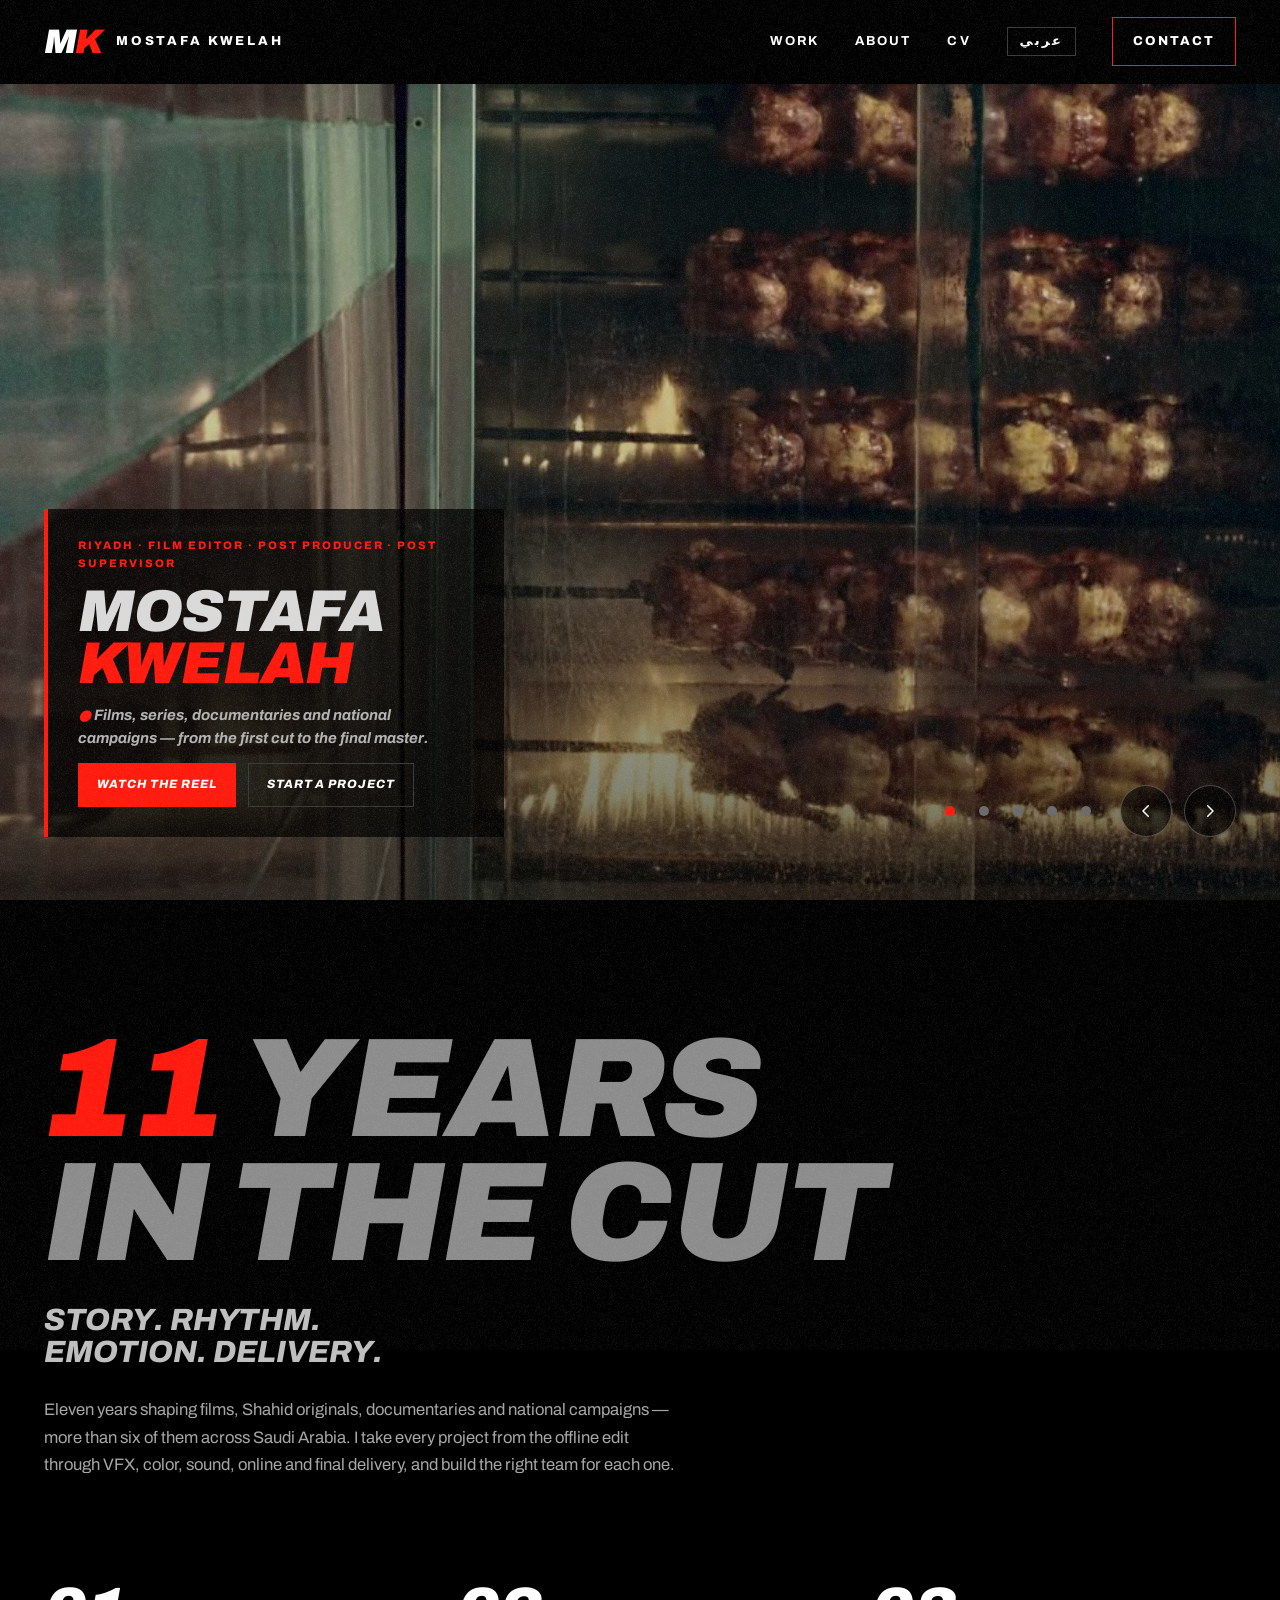
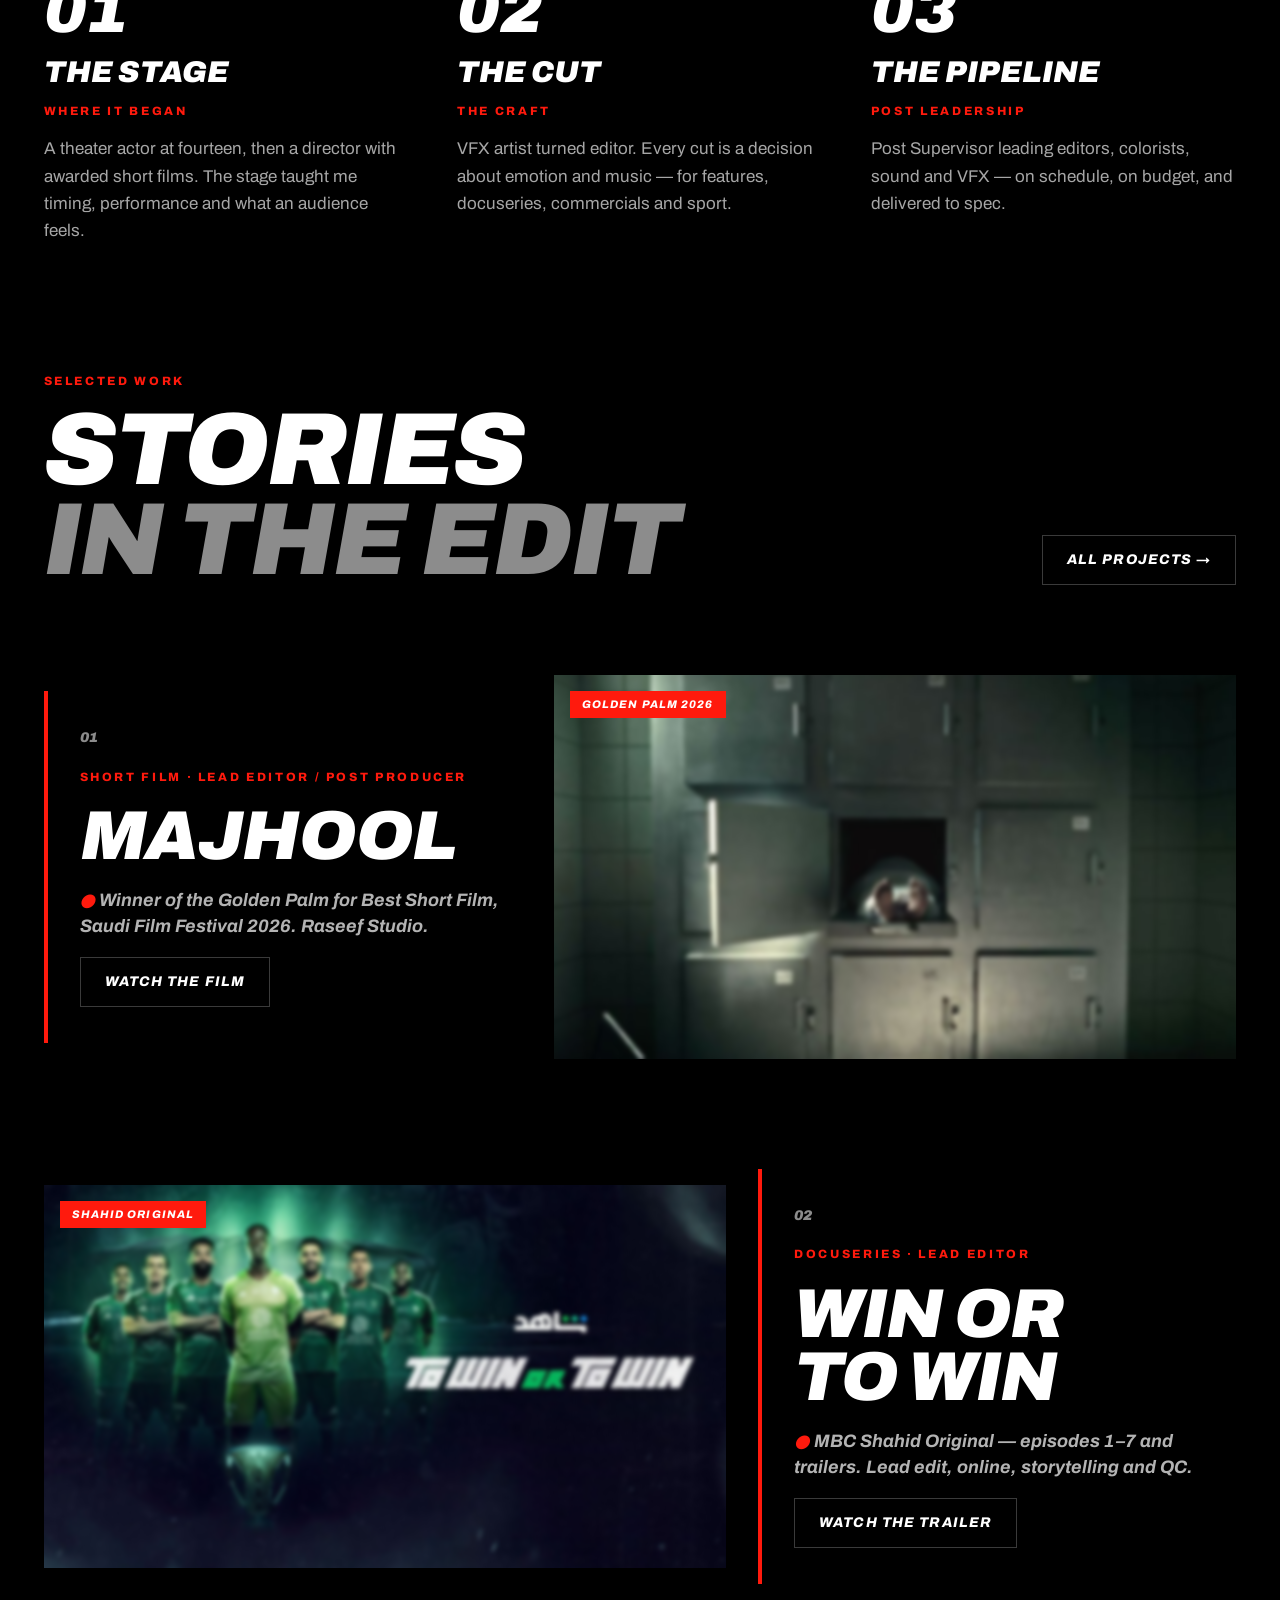
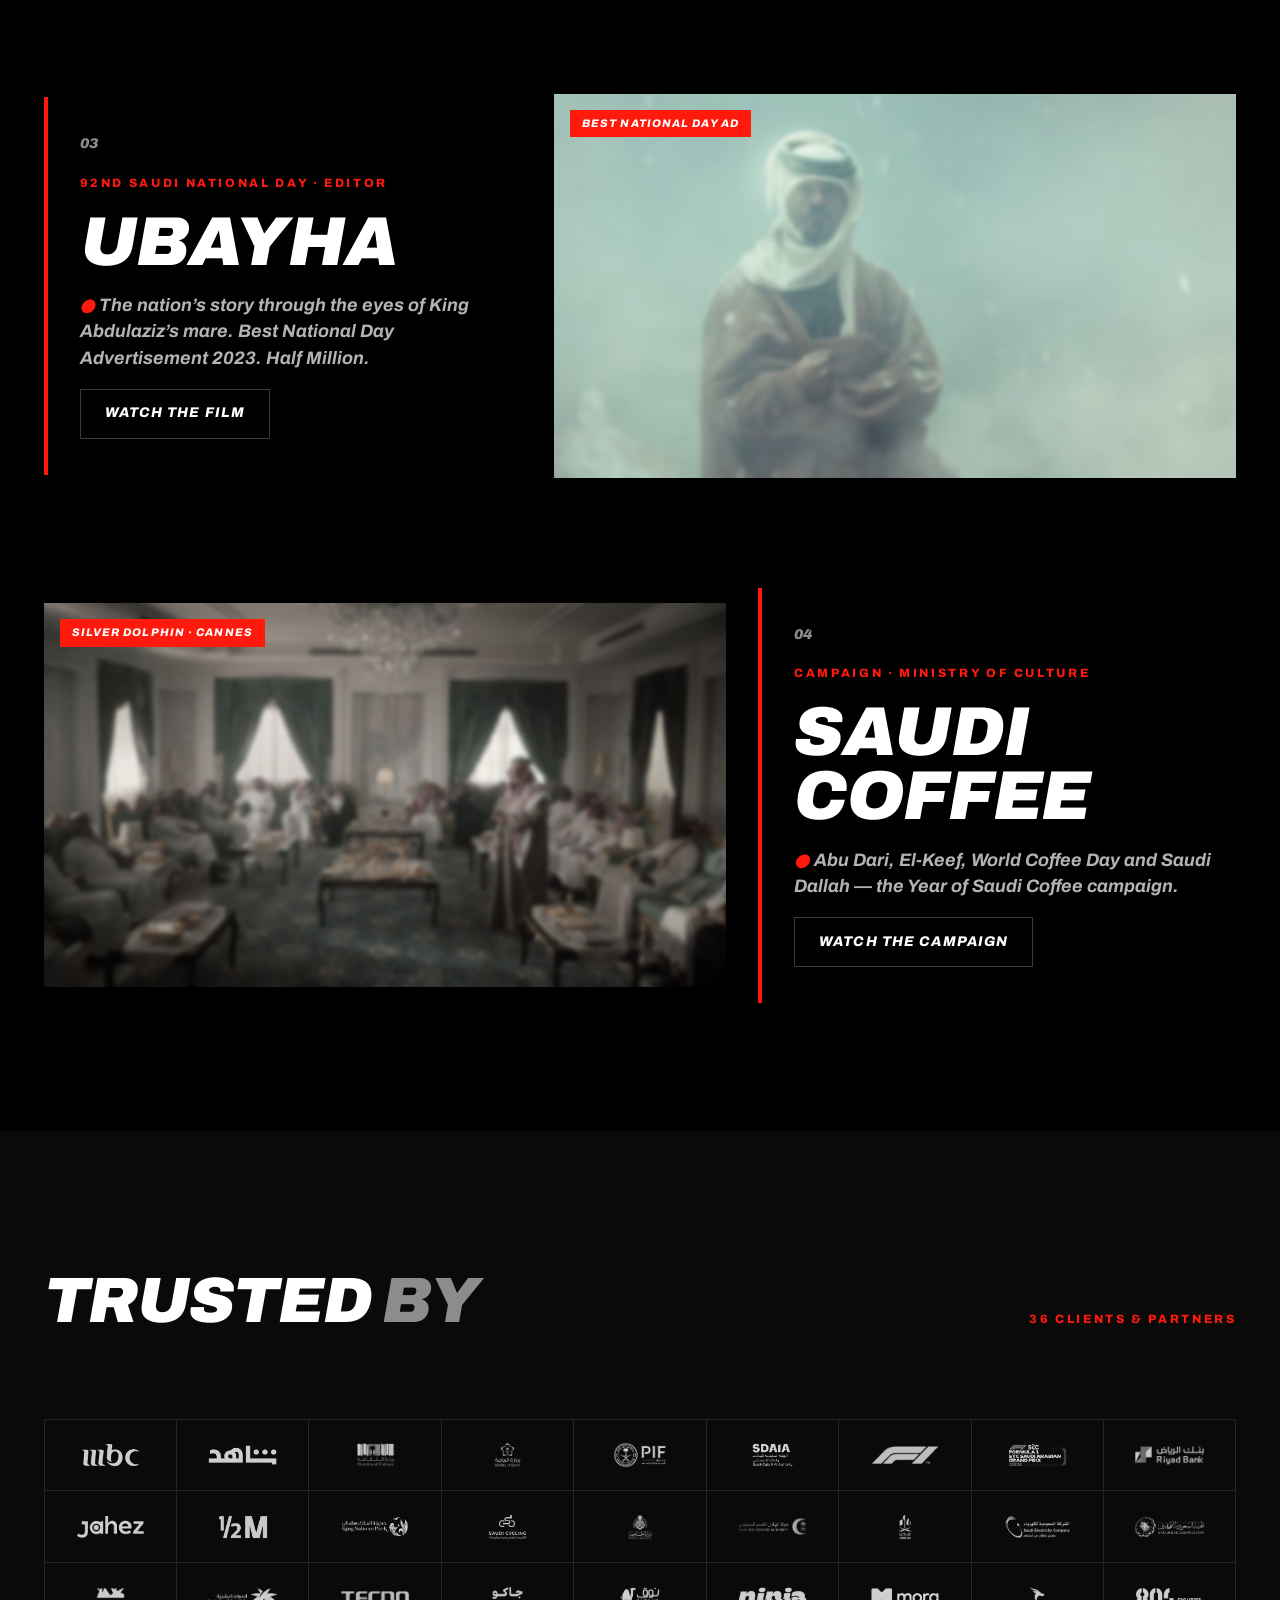
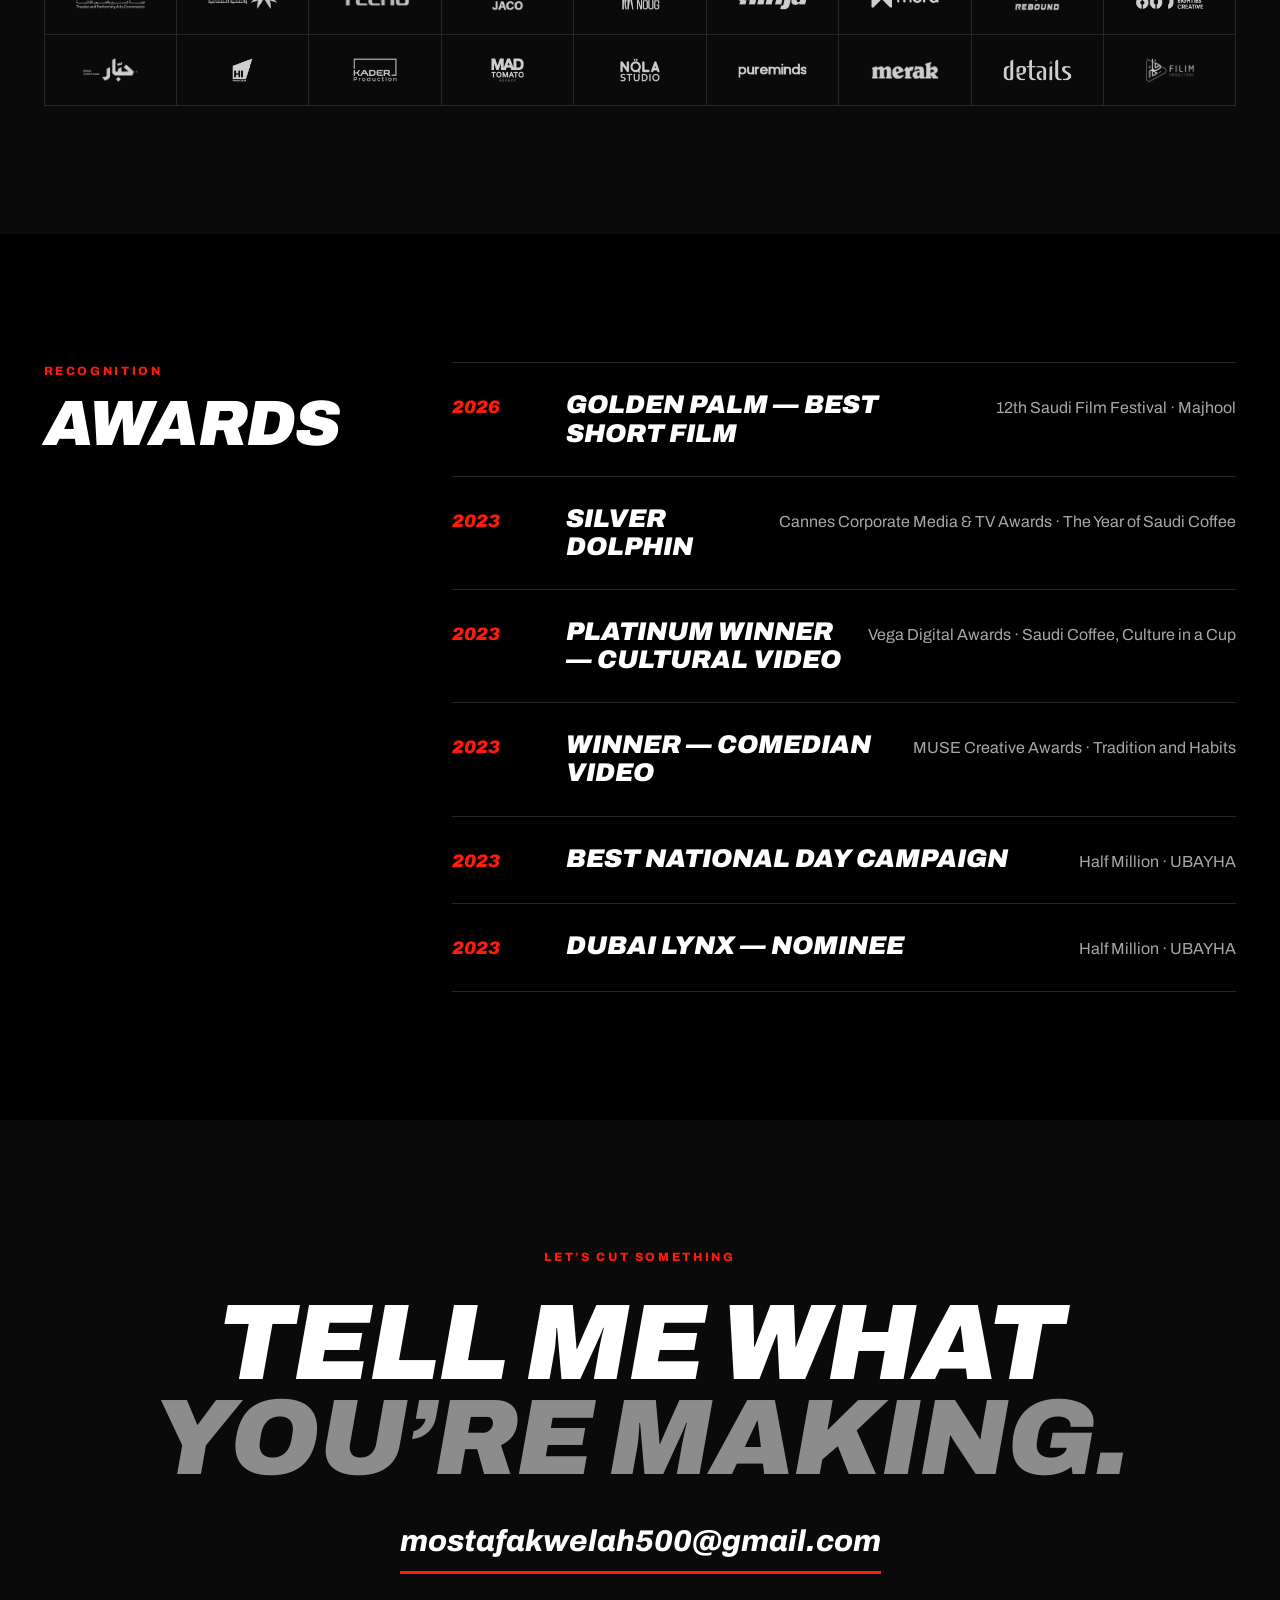
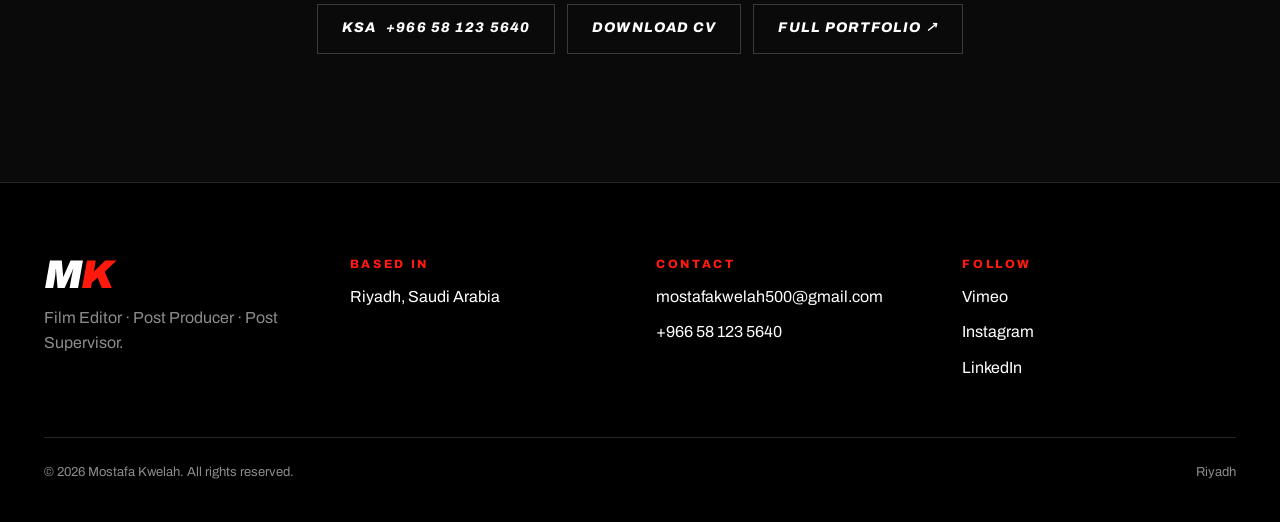
==== index.html @ b23b497e "Publish mostafakwelah.com site on GitHub Pages Co-Authored-By: Claude Opus 5.5 <noreply@anthropic.co" ====
<!doctype html>
<html lang="en" dir="ltr">
<head>
<meta charset="utf-8">
<meta name="viewport" content="width=device-width, initial-scale=1">
<title>Mostafa Kwelah — Film Editor · Post Producer · Post Supervisor, Riyadh</title>
<meta name="description" content="Film Editor, Post Producer and Post Supervisor based in Riyadh — also a director. 11+ years cutting films, Shahid originals, documentaries and national campaigns.">
<meta name="theme-color" content="#000000">
<meta property="og:type" content="website">
<meta property="og:title" content="Mostafa Kwelah — Film Editor · Post Producer · Post Supervisor, Riyadh">
<meta property="og:description" content="Film Editor, Post Producer and Post Supervisor based in Riyadh — also a director. 11+ years cutting films, Shahid originals, documentaries and national campaigns.">
<meta property="og:image" content="https://mostafakwelah.com/assets/img/majhool.jpg?v=c4e3fba1">
<meta property="og:locale" content="en_US">
<meta name="twitter:card" content="summary_large_image">
<link rel="canonical" href="https://mostafakwelah.com/">
<link rel="alternate" hreflang="en" href="https://mostafakwelah.com/">
<link rel="alternate" hreflang="ar" href="https://mostafakwelah.com/ar/">
<link rel="alternate" hreflang="x-default" href="https://mostafakwelah.com/">
<link rel="icon" href="assets/favicon.svg?v=0c76da22" type="image/svg+xml">
<link rel="preconnect" href="https://fonts.googleapis.com">
<link rel="preconnect" href="https://fonts.gstatic.com" crossorigin>
<link href="https://fonts.googleapis.com/css2?family=Archivo:ital,wdth,wght@0,62..125,400..900;1,62..125,400..900&amp;display=swap" rel="stylesheet">
<link rel="stylesheet" href="assets/css/style.css?v=0ded763d">
<script type="application/ld+json">{"@context": "https://schema.org", "@graph": [{"@type": "Person", "@id": "https://mostafakwelah.com/#person", "name": "Mostafa Kwelah", "alternateName": ["مصطفى كويله", "Mostafa Kwelah Film Editor"], "url": "https://mostafakwelah.com/", "image": "https://mostafakwelah.com/assets/img/portrait.jpg?v=eb325dc6", "email": "mailto:mostafakwelah500@gmail.com", "telephone": "+966581235640", "jobTitle": ["Film Editor", "Post Producer", "Post Production Supervisor", "Film Director", "مونتير أفلام", "مشرف ما بعد الإنتاج"], "description": "Film Editor, Post Producer and Post Supervisor based in Riyadh, Saudi Arabia, with 11+ years in films, Shahid originals, documentaries, commercials and national campaigns.", "address": {"@type": "PostalAddress", "addressLocality": "Riyadh", "addressCountry": "SA"}, "workLocation": {"@type": "Place", "name": "Riyadh, Saudi Arabia"}, "worksFor": {"@type": "Organization", "name": "Last Phase Studio"}, "alumniOf": {"@type": "CollegeOrUniversity", "name": "Damanhour University"}, "knowsLanguage": ["ar", "en"], "knowsAbout": ["Film editing", "Post-production supervision", "Documentary editing", "Commercial editing", "Color grading", "VFX supervision", "Adobe Premiere Pro", "DaVinci Resolve", "مونتاج الأفلام", "ما بعد الإنتاج"], "award": ["Golden Palm — Best Short Film, 12th Saudi Film Festival 2026 (Majhool)", "Silver Dolphin — Cannes Corporate Media & TV Awards 2023 (The Year of Saudi Coffee)", "Platinum Winner — Vega Digital Awards 2023 (Saudi Coffee, Culture in a Cup)", "Winner — MUSE Creative Awards 2023 (Tradition and Habits)", "Best National Day Campaign 2023 (UBAYHA)"], "sameAs": ["https://vimeo.com/user108404931", "https://instagram.com/mostafa_kwelah", "https://www.linkedin.com/in/mostafa-kwelah-7a22761a0", "https://www.behance.net/mostafakwelah"]}, {"@type": "WebSite", "@id": "https://mostafakwelah.com/#website", "url": "https://mostafakwelah.com/", "name": "Mostafa Kwelah", "inLanguage": ["en", "ar"], "publisher": {"@id": "https://mostafakwelah.com/#person"}}, {"@type": "WebPage", "@id": "https://mostafakwelah.com/", "url": "https://mostafakwelah.com/", "inLanguage": "en", "isPartOf": {"@id": "https://mostafakwelah.com/#website"}, "about": {"@id": "https://mostafakwelah.com/#person"}}]}</script>

</head>
<body>
<a class="skip" href="#main">Skip to content</a>
<div class="grain" aria-hidden="true"></div>
<header class="nav">
<a class="brand" href="index.html" aria-label="Mostafa Kwelah — home"><span class="mk">M<span>K</span></span><span class="brand__name">MOSTAFA KWELAH</span></a>
<nav class="nav__links" aria-label="Main">
<a href="work.html">WORK</a>
<a href="about.html">ABOUT</a>
<a href="assets/Mostafa_Kwelah_CV_2026.pdf?v=85fce7d0" target="_blank" rel="noopener">CV</a>
<a class="lang" href="ar/index.html" hreflang="ar" lang="ar">عربي</a>
<a class="nav__cta" href="index.html#contact">CONTACT</a>
</nav>
<a class="lang lang--m" href="ar/index.html" hreflang="ar" lang="ar">عربي</a>
<button class="menu-btn" type="button" aria-label="Open menu" aria-expanded="false" aria-controls="mobile-menu">
<svg class="open" viewBox="0 0 24 24" fill="none" stroke="currentColor" stroke-width="2" stroke-linecap="round" aria-hidden="true"><path d="M4 8h16M4 16h16"/></svg>
<svg class="close" viewBox="0 0 24 24" fill="none" stroke="currentColor" stroke-width="2" stroke-linecap="round" aria-hidden="true"><path d="M6 6l12 12M18 6L6 18"/></svg>
</button>
</header>
<nav class="mobile-menu" id="mobile-menu" aria-label="Mobile">
<a class="big" href="index.html">Home</a>
<a class="big" href="work.html">Work</a>
<a class="big" href="about.html">About</a>
<a class="big" href="index.html#contact">Contact</a>
<div class="meta"><a href="mailto:mostafakwelah500@gmail.com">mostafakwelah500@gmail.com</a><a href="tel:+966581235640" dir="ltr">+966 58 123 5640</a><a href="assets/Mostafa_Kwelah_CV_2026.pdf?v=85fce7d0" target="_blank" rel="noopener">Download CV</a></div>
</nav>
<main id="main">
<section class="hero" aria-label="Showreel">
<div class="slide slide--video is-active"><video muted playsinline preload="auto" poster="assets/video/majhool.jpg?v=ae0cf77a" aria-label="Majhool — short film"><source src="assets/video/majhool.mp4?v=0f54c3b1" type="video/mp4"></video></div>
<div class="slide slide--video"><video muted playsinline preload="none" poster="assets/video/win-or-to-win.jpg?v=239c33dc" aria-label="Win or To Win — Shahid Original"><source src="assets/video/win-or-to-win.mp4?v=7381760f" type="video/mp4"></video></div>
<div class="slide slide--video"><video muted playsinline preload="none" poster="assets/video/ubayha.jpg?v=202365bb" aria-label="UBAYHA — 92nd Saudi National Day"><source src="assets/video/ubayha.mp4?v=d744fc63" type="video/mp4"></video></div>
<div class="slide slide--video"><video muted playsinline preload="none" poster="assets/video/abu-dari.jpg?v=e1b7c282" aria-label="Abu Dari — Year of Saudi Coffee"><source src="assets/video/abu-dari.mp4?v=c8cf0eeb" type="video/mp4"></video></div>
<div class="slide slide--video"><video muted playsinline preload="none" poster="assets/video/nouq-ramadan.jpg?v=174b5b65" aria-label="Nouq Ramadan"><source src="assets/video/nouq-ramadan.mp4?v=09e223df" type="video/mp4"></video></div>
<button class="round-btn prev" type="button" aria-label="Previous frame"><svg viewBox="0 0 24 24" fill="none" stroke="currentColor" stroke-width="2" stroke-linecap="round" stroke-linejoin="round" aria-hidden="true"><path d="M15 5l-7 7 7 7"/></svg></button>
<button class="round-btn next" type="button" aria-label="Next frame"><svg viewBox="0 0 24 24" fill="none" stroke="currentColor" stroke-width="2" stroke-linecap="round" stroke-linejoin="round" aria-hidden="true"><path d="M9 5l7 7-7 7"/></svg></button>
<div class="dots"><button type="button" aria-label="Frame 1" aria-current="true"><span></span></button><button type="button" aria-label="Frame 2" aria-current="false"><span></span></button><button type="button" aria-label="Frame 3" aria-current="false"><span></span></button><button type="button" aria-label="Frame 4" aria-current="false"><span></span></button><button type="button" aria-label="Frame 5" aria-current="false"><span></span></button></div>
<div class="hero__card">
<span class="eyebrow">Riyadh · Film Editor · Post Producer · Post Supervisor</span>
<h1 class="display hero__title"><span class="a">Mostafa</span><br><span class="red">Kwelah</span></h1>
<p class="lead">Films, series, documentaries and national campaigns — from the first cut to the final master.</p>
<div class="btn-row"><a class="btn btn--red" href="https://vimeo.com/user108404931" target="_blank" rel="noopener" data-reel>Watch the reel</a><a class="btn" href="#contact">Start a project</a></div>
</div>
</section>

<section class="section">
<div class="story__intro reveal">
<h2 class="display story__title"><span class="red">11</span> Years<br>in the cut</h2>
<p class="story__sub">Story. Rhythm.<br>Emotion. Delivery.</p>
<p class="body">Eleven years shaping films, Shahid originals, documentaries and national campaigns — more than six of them across Saudi Arabia. I take every project from the offline edit through VFX, color, sound, online and final delivery, and build the right team for each one.</p>
</div>
<div class="pillars">
<div class="pillar reveal"><span class="pillar__num">01</span><h3>The Stage</h3><span class="eyebrow">Where it began</span><p>A theater actor at fourteen, then a director with awarded short films. The stage taught me timing, performance and what an audience feels.</p></div>
<div class="pillar reveal"><span class="pillar__num">02</span><h3>The Cut</h3><span class="eyebrow">The craft</span><p>VFX artist turned editor. Every cut is a decision about emotion and music — for features, docuseries, commercials and sport.</p></div>
<div class="pillar reveal"><span class="pillar__num">03</span><h3>The Pipeline</h3><span class="eyebrow">Post leadership</span><p>Post Supervisor leading editors, colorists, sound and VFX — on schedule, on budget, and delivered to spec.</p></div>
</div>
</section>

<section class="section" id="work" aria-labelledby="work-title" style="padding-top:0">
<div class="section-head reveal"><div><span class="eyebrow">Selected work</span><h2 class="display" id="work-title">Stories<br><span class="grey">in the edit</span></h2></div><a class="btn" href="work.html">All projects →</a></div>
<div class="rows">
<article class="row reveal">
<div class="row__text"><span class="row__num">01</span><span class="eyebrow">Short film · Lead Editor / Post Producer</span><h3 class="display row__title">Majhool</h3><p class="lead">Winner of the Golden Palm for Best Short Film, Saudi Film Festival 2026. Raseef Studio.</p><a class="btn" href="https://vimeo.com/1230654837" target="_blank" rel="noopener" data-vimeo="1230654837">Watch the film</a></div>
<a class="row__media media media--play" href="https://vimeo.com/1230654837" target="_blank" rel="noopener" data-vimeo="1230654837" aria-label="Play Majhool"><img class="fx" src="assets/img/majhool.jpg?v=c4e3fba1" alt="Still from Majhool" loading="lazy"><span class="tag">Golden Palm 2026</span><span class="play" aria-hidden="true"><svg viewBox="0 0 24 24" fill="currentColor"><path d="M8 5v14l11-7z"/></svg></span></a>
</article>
<article class="row row--flip reveal">
<div class="row__text"><span class="row__num">02</span><span class="eyebrow">Docuseries · Lead Editor</span><h3 class="display row__title">Win or<br>To Win</h3><p class="lead">MBC Shahid Original — episodes 1–7 and trailers. Lead edit, online, storytelling and QC.</p><a class="btn" href="https://vimeo.com/785551524" target="_blank" rel="noopener" data-vimeo="785551524">Watch the trailer</a></div>
<a class="row__media media media--play" href="https://vimeo.com/785551524" target="_blank" rel="noopener" data-vimeo="785551524" aria-label="Play Win or To Win"><img class="fx" src="assets/img/win-or-to-win.jpg?v=3c51bc07" alt="Still from Win or To Win" loading="lazy"><span class="tag">Shahid Original</span><span class="play" aria-hidden="true"><svg viewBox="0 0 24 24" fill="currentColor"><path d="M8 5v14l11-7z"/></svg></span></a>
</article>
<article class="row reveal">
<div class="row__text"><span class="row__num">03</span><span class="eyebrow">92nd Saudi National Day · Editor</span><h3 class="display row__title">UBAYHA</h3><p class="lead">The nation’s story through the eyes of King Abdulaziz’s mare. Best National Day Advertisement 2023. Half Million.</p><a class="btn" href="https://vimeo.com/767880594" target="_blank" rel="noopener" data-vimeo="767880594">Watch the film</a></div>
<a class="row__media media media--play" href="https://vimeo.com/767880594" target="_blank" rel="noopener" data-vimeo="767880594" aria-label="Play UBAYHA"><img class="fx" src="assets/img/ubayha.jpg?v=a02aa683" alt="Still from UBAYHA" loading="lazy"><span class="tag">Best National Day Ad</span><span class="play" aria-hidden="true"><svg viewBox="0 0 24 24" fill="currentColor"><path d="M8 5v14l11-7z"/></svg></span></a>
</article>
<article class="row row--flip reveal">
<div class="row__text"><span class="row__num">04</span><span class="eyebrow">Campaign · Ministry of Culture</span><h3 class="display row__title">Saudi<br>Coffee</h3><p class="lead">Abu Dari, El-Keef, World Coffee Day and Saudi Dallah — the Year of Saudi Coffee campaign.</p><a class="btn" href="https://vimeo.com/767408484" target="_blank" rel="noopener" data-vimeo="767408484">Watch the campaign</a></div>
<a class="row__media media media--play" href="https://vimeo.com/767408484" target="_blank" rel="noopener" data-vimeo="767408484" aria-label="Play Saudi Coffee"><img class="fx" src="assets/img/abu-dari.jpg?v=99c353e7" alt="Still from Saudi Coffee" loading="lazy"><span class="tag">Silver Dolphin · Cannes</span><span class="play" aria-hidden="true"><svg viewBox="0 0 24 24" fill="currentColor"><path d="M8 5v14l11-7z"/></svg></span></a>
</article>
</div>
</section>

<section class="section section--alt" aria-labelledby="clients-title">
<div class="section-head reveal"><h2 class="display" id="clients-title" style="font-size:clamp(48px,5vw,72px)">Trusted <span class="grey">by</span></h2><span class="eyebrow">36 clients &amp; partners</span></div>
<ul class="logos reveal">
<li><img src="assets/logos/logo-mbc.png?v=67db9cbd" alt="MBC" loading="lazy"></li>
<li><img src="assets/logos/logo-shahid.png?v=1efed08e" alt="Shahid" loading="lazy"></li>
<li><img src="assets/logos/logo-ministry-of-culture.png?v=c3c841b1" alt="Ministry of Culture" loading="lazy"></li>
<li><img src="assets/logos/logo-ministry-of-sport.png?v=171fec15" alt="Ministry of Sport" loading="lazy"></li>
<li><img src="assets/logos/logo-pif.png?v=28a32b31" alt="PIF" loading="lazy"></li>
<li><img src="assets/logos/logo-sdaia.png?v=a3749d2c" alt="SDAIA" loading="lazy"></li>
<li><img src="assets/logos/logo-formula-1.png?v=d4f898bc" alt="Formula 1" loading="lazy"></li>
<li><img src="assets/logos/logo-stc-saudi-arabian-grand-prix.png?v=4068fcc2" alt="STC Saudi Arabian Grand Prix" loading="lazy"></li>
<li><img src="assets/logos/logo-riyad-bank.png?v=ce7f6650" alt="Riyad Bank" loading="lazy"></li>
<li><img src="assets/logos/logo-jahez.png?v=ca2ebacc" alt="Jahez" loading="lazy"></li>
<li><img src="assets/logos/logo-half-million.png?v=ba605258" alt="Half Million" loading="lazy"></li>
<li><img src="assets/logos/logo-king-salman-park.png?v=94940777" alt="King Salman Park" loading="lazy"></li>
<li><img src="assets/logos/logo-saudi-cycling.png?v=f3b188c8" alt="Saudi Cycling" loading="lazy"></li>
<li><img src="assets/logos/logo-ministry-of-foreign-affairs.png?v=73bd48a2" alt="Ministry of Foreign Affairs" loading="lazy"></li>
<li><img src="assets/logos/logo-saudi-red-crescent.png?v=73d4a972" alt="Saudi Red Crescent Authority" loading="lazy"></li>
<li><img src="assets/logos/logo-modon.png?v=683a7cc4" alt="MODON" loading="lazy"></li>
<li><img src="assets/logos/logo-saudi-electricity.png?v=c8be95bd" alt="Saudi Electricity" loading="lazy"></li>
<li><img src="assets/logos/logo-saudi-bar-association.png?v=bf161ada" alt="Saudi Bar Association" loading="lazy"></li>
<li><img src="assets/logos/logo-theater-performing-arts-commission.png?v=08a92ded" alt="Theater and Performing Arts Commission" loading="lazy"></li>
<li><img src="assets/logos/logo-hrsd.png?v=c3974c33" alt="Ministry of Human Resources" loading="lazy"></li>
<li><img src="assets/logos/logo-tecno.png?v=6cfcac55" alt="Tecno" loading="lazy"></li>
<li><img src="assets/logos/logo-jaco.png?v=66fa2431" alt="Jaco" loading="lazy"></li>
<li><img src="assets/logos/logo-nouq.png?v=cd04b612" alt="Nouq" loading="lazy"></li>
<li><img src="assets/logos/logo-ninja.png?v=5eb43126" alt="Ninja" loading="lazy"></li>
<li><img src="assets/logos/logo-mora.png?v=a99ba590" alt="Mora" loading="lazy"></li>
<li><img src="assets/logos/logo-rebound.png?v=4657575f" alt="Rebound" loading="lazy"></li>
<li><img src="assets/logos/logo-80s-creative.png?v=5ded8657" alt="80s Creative" loading="lazy"></li>
<li><img src="assets/logos/logo-habbar.png?v=e9dee50a" alt="Habbar" loading="lazy"></li>
<li><img src="assets/logos/logo-hi-production.png?v=918f459c" alt="HI Production" loading="lazy"></li>
<li><img src="assets/logos/logo-kader-production.png?v=3d005f1f" alt="Kader Production" loading="lazy"></li>
<li><img src="assets/logos/logo-mad-tomato.png?v=c57f05c0" alt="Mad Tomato" loading="lazy"></li>
<li><img src="assets/logos/logo-nola-studio.png?v=a51c320b" alt="NOLA Studio" loading="lazy"></li>
<li><img src="assets/logos/logo-pureminds.png?v=2360b1a1" alt="Pureminds" loading="lazy"></li>
<li><img src="assets/logos/logo-merak.png?v=1f5656ca" alt="Merak" loading="lazy"></li>
<li><img src="assets/logos/logo-details.png?v=fc991777" alt="Details" loading="lazy"></li>
<li><img src="assets/logos/logo-filim-productions.png?v=0b4cad76" alt="Filim Productions" loading="lazy"></li>
</ul>
</section>

<section class="section" aria-labelledby="awards-title">
<div class="split">
<div class="split__head reveal"><span class="eyebrow">Recognition</span><h2 class="display" id="awards-title">Awards</h2></div>
<div class="split__body reveal">
<div class="award"><span class="award__year">2026</span><span class="award__name">Golden Palm — Best Short Film</span><span class="award__for">12th Saudi Film Festival · Majhool</span></div>
<div class="award"><span class="award__year">2023</span><span class="award__name">Silver Dolphin</span><span class="award__for">Cannes Corporate Media &amp; TV Awards · The Year of Saudi Coffee</span></div>
<div class="award"><span class="award__year">2023</span><span class="award__name">Platinum Winner — Cultural Video</span><span class="award__for">Vega Digital Awards · Saudi Coffee, Culture in a Cup</span></div>
<div class="award"><span class="award__year">2023</span><span class="award__name">Winner — Comedian Video</span><span class="award__for">MUSE Creative Awards · Tradition and Habits</span></div>
<div class="award"><span class="award__year">2023</span><span class="award__name">Best National Day Campaign</span><span class="award__for">Half Million · UBAYHA</span></div>
<div class="award"><span class="award__year">2023</span><span class="award__name">Dubai Lynx — Nominee</span><span class="award__for">Half Million · UBAYHA</span></div>
</div>
</div>
</section>

<section class="section section--alt" id="contact" aria-labelledby="contact-title">
<div class="contact reveal">
<span class="eyebrow">Let’s cut something</span>
<h2 class="display" id="contact-title">Tell me what<br><span class="grey">you’re making.</span></h2>
<a class="contact__mail" href="mailto:mostafakwelah500@gmail.com">mostafakwelah500@gmail.com</a>
<div class="btn-row"><a class="btn" href="tel:+966581235640">KSA <bdi dir="ltr">+966 58 123 5640</bdi></a><a class="btn" href="assets/Mostafa_Kwelah_CV_2026.pdf?v=85fce7d0" target="_blank" rel="noopener">Download CV</a><a class="btn" href="https://www.canva.com/design/DAGHgkaXmmY/GB-IjaV4LUWEO3lBrU5mCg/view" target="_blank" rel="noopener">Full portfolio ↗</a></div>
</div>
</section>
</main>
<footer class="footer">
<div class="footer__grid">
<div><span class="mk">M<span>K</span></span><span class="grey">Film Editor · Post Producer · Post Supervisor.</span></div>
<div><span class="eyebrow">Based in</span><span>Riyadh, Saudi Arabia</span></div>
<div><span class="eyebrow">Contact</span><a href="mailto:mostafakwelah500@gmail.com">mostafakwelah500@gmail.com</a><a href="tel:+966581235640" dir="ltr">+966 58 123 5640</a></div>
<div><span class="eyebrow">Follow</span><a href="https://vimeo.com/user108404931" target="_blank" rel="noopener">Vimeo</a><a href="https://instagram.com/mostafa_kwelah" target="_blank" rel="noopener">Instagram</a><a href="https://www.linkedin.com/in/mostafa-kwelah-7a22761a0" target="_blank" rel="noopener">LinkedIn</a></div>
</div>
<div class="footer__base"><span>© 2026 Mostafa Kwelah. All rights reserved.</span><span>Riyadh</span></div>
</footer>
<div class="lightbox" role="dialog" aria-modal="true" aria-label="Showreel"><button class="round-btn" type="button" aria-label="Close video"><svg viewBox="0 0 24 24" fill="none" stroke="currentColor" stroke-width="2" stroke-linecap="round" aria-hidden="true"><path d="M6 6l12 12M18 6L6 18"/></svg></button><div class="lightbox__frame"></div></div>
<script src="assets/js/main.js?v=55fc0715"></script>
</body>
</html>
---- assets/css/style.css ----
/* Mostafa Kwelah — portfolio */
:root {
  --bg: #000000;
  --bg-2: #0A0A0A;
  --surface: #0E0E0E;
  --line: #262626;
  --line-2: #3A3A3A;
  --text: #FFFFFF;
  --soft: #D0D0D0;
  --muted: #A6A6A6;
  --grey: #8C8C8C;
  --red: #FF1A0D;
  --red-dark: #D91409;
  --pad: clamp(16px, 3.4vw, 48px);
  --nav-h: 84px;
  --grain-opacity: 0.06;
  --blur: 0px;
  --skew: 0deg;
  color-scheme: dark;
}

*, *::before, *::after { box-sizing: border-box; }
html { -webkit-text-size-adjust: 100%; scroll-behavior: smooth; }
body {
  margin: 0;
  background: var(--bg);
  color: var(--text);
  font-family: 'Archivo', system-ui, -apple-system, sans-serif;
  font-size: 17px;
  line-height: 1.6;
  -webkit-font-smoothing: antialiased;
  overflow-x: hidden;
}
img { display: block; max-width: 100%; }
a { color: inherit; text-decoration: none; }
a:hover { color: var(--red); }
button { font: inherit; color: inherit; }
h1, h2, h3, p { margin: 0; }
:focus-visible { outline: 2px solid var(--red); outline-offset: 3px; }
.sr-only { position: absolute; width: 1px; height: 1px; padding: 0; margin: -1px; overflow: hidden; clip: rect(0 0 0 0); white-space: nowrap; border: 0; }
.skip { position: absolute; left: 16px; top: -60px; z-index: 200; background: var(--red); padding: 12px 18px; font-weight: 800; }
.skip:focus { top: 12px; color: #fff; }

/* ---------- type ---------- */
.display { font-weight: 900; font-style: italic; text-transform: uppercase; line-height: 0.88; letter-spacing: -0.02em; }
.eyebrow { display: block; font-weight: 800; font-size: 12px; letter-spacing: 0.22em; text-transform: uppercase; color: var(--red); }
.grey { color: var(--grey); }
.red { color: var(--red); }
.lead { font-weight: 700; font-style: italic; font-size: 18px; line-height: 1.45; color: #B3B3B3; }
.lead::before { content: "● "; color: var(--red); }
.body { color: var(--muted); font-size: clamp(16px, 1.3vw, 19px); line-height: 1.65; }

/* ---------- buttons ---------- */
.btn {
  display: inline-flex; align-items: center; justify-content: center; gap: 10px;
  min-height: 50px; padding: 0 24px;
  border: 1px solid var(--line-2); background: transparent;
  font-weight: 800; font-style: italic; font-size: 14px; letter-spacing: 0.08em; text-transform: uppercase;
  cursor: pointer; transition: background .2s, border-color .2s, color .2s;
}
.btn:hover { border-color: var(--red); color: var(--text); }
.btn--red { background: var(--red); border-color: var(--red); }
.btn--red:hover { background: var(--red-dark); border-color: var(--red-dark); }
.btn-row { display: flex; flex-wrap: wrap; gap: 12px; }

/* ---------- grain ---------- */
.grain {
  position: fixed; inset: -50%; z-index: 150; pointer-events: none;
  background-image: url(../grain.png); background-size: 320px 320px;
  opacity: var(--grain-opacity);
  animation: grain .9s steps(5) infinite;
}
@keyframes grain {
  0% { transform: translate(0, 0); }
  20% { transform: translate(-3%, 2%); }
  40% { transform: translate(2%, -3%); }
  60% { transform: translate(-1%, 3%); }
  80% { transform: translate(3%, -1%); }
  100% { transform: translate(0, 0); }
}

/* ---------- scroll blur (images & video only) ---------- */
.fx { filter: blur(var(--blur)); transform: skewY(var(--skew)) scale(1.04); transform-origin: center; }
body.is-moving .fx { will-change: filter, transform; }

/* ---------- nav ---------- */
.nav {
  position: fixed; top: env(safe-area-inset-top, 0px); left: 0; right: 0; z-index: 100; height: var(--nav-h);
  padding: 0 var(--pad); display: flex; align-items: center; justify-content: space-between;
  background: rgba(0, 0, 0, 0.82); backdrop-filter: blur(10px); -webkit-backdrop-filter: blur(10px);
  border-bottom: 1px solid transparent; transition: border-color .3s;
}
.nav.is-scrolled { border-bottom-color: var(--line); }
.brand { display: flex; align-items: center; gap: 14px; }
.brand:hover { color: var(--text); }
.mk { font-weight: 900; font-style: italic; font-size: 34px; letter-spacing: -0.04em; line-height: 1; }
.mk span { color: var(--red); }
.brand__name { font-weight: 800; font-size: 13px; letter-spacing: 0.22em; }
.nav__links { display: flex; align-items: center; gap: 36px; font-weight: 700; font-size: 13px; letter-spacing: 0.16em; }
.nav__links a[aria-current="page"] { color: var(--red); }
.nav__cta { padding: 13px 20px; border: 1px solid var(--red); font-weight: 800; }
.nav__cta:hover { background: var(--red); color: #fff; }
.menu-btn { display: none; width: 48px; height: 48px; border: 1px solid var(--red); background: transparent; align-items: center; justify-content: center; cursor: pointer; }
.menu-btn svg { width: 22px; height: 22px; }
.menu-btn .close { display: none; }
body.menu-open .menu-btn .open { display: none; }
body.menu-open .menu-btn .close { display: block; }

.mobile-menu {
  position: fixed; inset: var(--nav-h) 0 0 0; z-index: 99; background: var(--bg);
  padding: 40px var(--pad); display: flex; flex-direction: column; gap: 8px;
  opacity: 0; visibility: hidden; transition: opacity .25s, visibility .25s;
}
body.menu-open .mobile-menu { opacity: 1; visibility: visible; }
body.menu-open { overflow: hidden; }
.mobile-menu a.big { font-weight: 900; font-style: italic; text-transform: uppercase; font-size: 56px; line-height: 1.05; padding: 6px 0; border-bottom: 1px solid var(--line); }
.mobile-menu .meta { margin-top: auto; display: flex; flex-direction: column; gap: 10px; color: var(--muted); font-size: 15px; }

main { padding-top: var(--nav-h); }

/* ---------- hero ---------- */
.hero { position: relative; height: calc(100svh - var(--nav-h)); min-height: 620px; max-height: 920px; overflow: hidden; background: var(--bg-2); }
.slide { position: absolute; inset: 0; opacity: 0; transition: opacity 1.2s ease; }
.slide.is-active { opacity: 1; }
.slide img, .slide video { width: 100%; height: 100%; object-fit: cover; }
.slide.is-active img { animation: kenburns 9s ease-out both; }
@keyframes kenburns { from { transform: scale(1.1); } to { transform: scale(1.0); } }
.hero::after { content: ""; position: absolute; inset: 0; pointer-events: none;
  background: linear-gradient(to top, rgba(0,0,0,.6) 0%, rgba(0,0,0,.25) 45%, rgba(0,0,0,.2) 100%); }
.hero__card {
  position: absolute; z-index: 2; left: var(--pad); bottom: clamp(24px, 7vh, 72px);
  width: min(460px, calc(100% - 2 * var(--pad)));
  padding: clamp(20px, 2.2vw, 28px) clamp(20px, 2.4vw, 32px) clamp(22px, 2.4vw, 30px);
  background: rgba(0, 0, 0, 0.74); border-left: 4px solid var(--red);
  display: flex; flex-direction: column; gap: 14px;
}
.hero__card .eyebrow { font-size: 11px; letter-spacing: .18em; line-height: 1.6; }
.hero__card .lead { font-size: 15px; line-height: 1.5; margin: 0; }
.hero__card .btn { min-height: 44px; padding: 0 18px; font-size: 12px; }
.hero__title { font-size: clamp(40px, 4.6vw, 68px); }
.hero__title .a { color: #D9D9D9; }
.round-btn {
  position: absolute; z-index: 3; width: 52px; height: 52px; border-radius: 999px;
  border: 1px solid rgba(255, 255, 255, 0.25); background: rgba(0, 0, 0, 0.6);
  display: flex; align-items: center; justify-content: center; cursor: pointer; transition: border-color .2s;
}
.round-btn:hover { border-color: var(--red); }
.round-btn svg { width: 18px; height: 18px; }
.hero .prev { right: calc(var(--pad) + 64px); bottom: clamp(24px, 7vh, 72px); }
.hero .next { right: var(--pad); bottom: clamp(24px, 7vh, 72px); }
.dots { position: absolute; z-index: 3; right: calc(var(--pad) + 136px); bottom: calc(clamp(24px, 7vh, 72px) + 12px); display: flex; gap: 6px; }
.dots button { width: 28px; height: 28px; border: 0; background: transparent; padding: 9px; cursor: pointer; }
.dots button span { display: block; width: 10px; height: 10px; border-radius: 999px; background: #6B6B6B; }
.dots button[aria-current="true"] span { background: var(--red); }

/* ---------- sections ---------- */
.section { padding: clamp(80px, 10vw, 140px) var(--pad); }
.section--alt { background: var(--bg-2); }
.section-head { display: flex; justify-content: space-between; align-items: flex-end; gap: 24px; flex-wrap: wrap; margin-bottom: clamp(48px, 7vw, 100px); }
.section-head .display { font-size: clamp(56px, 8vw, 110px); margin-top: 14px; }

.story__title { font-size: clamp(64px, 11vw, 160px); color: var(--grey); }
.story__sub { font-weight: 800; font-style: italic; text-transform: uppercase; font-size: clamp(22px, 2.4vw, 32px); line-height: 1.05; color: #BFBFBF; margin: 28px 0; }
.story__intro { max-width: 900px; }
.story__intro .body { max-width: 640px; }
.pillars { display: grid; grid-template-columns: repeat(3, minmax(0, 1fr)); gap: 48px; margin-top: clamp(64px, 8vw, 100px); }
.pillar { display: flex; flex-direction: column; gap: 14px; }
.pillar__num { font-weight: 900; font-style: italic; font-size: 64px; line-height: 1; }
.pillar h3 { font-weight: 900; font-style: italic; text-transform: uppercase; font-size: 30px; line-height: 1.05; }
.pillar p { color: var(--muted); font-size: 17px; }

/* featured rows */
.rows { display: flex; flex-direction: column; gap: clamp(72px, 9vw, 110px); }
.row { display: grid; grid-template-columns: repeat(12, minmax(0, 1fr)); gap: 32px; align-items: center; }
.row__text { grid-column: span 5; display: flex; flex-direction: column; gap: 18px; border-left: 4px solid var(--red); padding: 36px 0 36px 32px; }
.row__media { grid-column: 6 / span 7; }
.row--flip .row__media { grid-column: 1 / span 7; grid-row: 1; }
.row--flip .row__text { grid-column: 8 / span 5; grid-row: 1; }
.row__num { font-weight: 900; font-style: italic; font-size: 14px; color: var(--grey); }
.row__title { font-size: clamp(52px, 5.4vw, 76px); line-height: 0.92; }
.row .btn { align-self: flex-start; }

.media { position: relative; overflow: hidden; background: var(--surface); aspect-ratio: 16 / 9; }
.media img { width: 100%; height: 100%; object-fit: cover; }
.tag { position: absolute; z-index: 2; top: 16px; left: 16px; padding: 7px 12px; background: var(--red); font-weight: 800; font-style: italic; font-size: 11px; letter-spacing: 0.1em; text-transform: uppercase; line-height: 1.2; }

a.media { display: block; color: var(--text); }
.play {
  position: absolute; z-index: 2; left: 50%; top: 50%; width: 72px; height: 72px; margin: -36px 0 0 -36px;
  border-radius: 999px; background: var(--red); display: flex; align-items: center; justify-content: center;
  opacity: 0; transform: scale(.85); transition: opacity .25s, transform .25s;
}
.play svg { width: 26px; height: 26px; margin-left: 3px; }
.media--play:hover .play, .media--play:focus-visible .play { opacity: 1; transform: scale(1); }
@media (hover: none) { .play { opacity: .9; transform: scale(.8); } }

.tag--progress { background: #000; border: 1px solid #fff; }
.tag { pointer-events: none; }

/* logos */
.logos { display: grid; grid-template-columns: repeat(9, minmax(0, 1fr)); border-top: 1px solid var(--line); border-left: 1px solid var(--line); }
.logos li { list-style: none; height: clamp(60px, 5.6vw, 84px); padding: 0 clamp(12px, 1.6vw, 26px); border-right: 1px solid var(--line); border-bottom: 1px solid var(--line); display: flex; align-items: center; justify-content: center; }
.logos img { max-width: 78%; max-height: clamp(20px, 2vw, 30px); object-fit: contain; opacity: 0.8; transition: opacity .2s; }
.logos li:hover img { opacity: 1; }
ul.logos { margin: 0; padding: 0; }

/* awards */
.split { display: grid; grid-template-columns: repeat(12, minmax(0, 1fr)); gap: 32px; }
.split__head { grid-column: span 4; }
.split__head .display { font-size: clamp(48px, 5vw, 72px); margin-top: 14px; }
.split__body { grid-column: 5 / span 8; }
.award { display: grid; grid-template-columns: 90px 1fr auto; gap: 24px; align-items: baseline; padding: 28px 0; border-top: 1px solid var(--line); }
.award:last-child { border-bottom: 1px solid var(--line); }
.award__year { font-weight: 900; font-style: italic; font-size: 18px; color: var(--red); }
.award__name { font-weight: 900; font-style: italic; text-transform: uppercase; font-size: clamp(20px, 2vw, 26px); line-height: 1.1; }
.award__for { color: var(--muted); font-size: 16px; text-align: right; }

/* contact */
.contact { text-align: center; display: flex; flex-direction: column; align-items: center; gap: 30px; }
.contact .display { font-size: clamp(52px, 8.4vw, 124px); }
.contact__mail { font-weight: 800; font-style: italic; font-size: clamp(20px, 2.4vw, 30px); border-bottom: 3px solid var(--red); padding-bottom: 6px; word-break: break-all; }
.contact .btn-row { justify-content: center; }

/* footer */
.footer { padding: 72px var(--pad) 40px; border-top: 1px solid var(--line); }
.footer__grid { display: grid; grid-template-columns: repeat(4, minmax(0, 1fr)); gap: 32px; }
.footer__grid > div { display: flex; flex-direction: column; gap: 10px; font-size: 16px; }
.footer__grid .mk { font-size: 40px; }
.footer__base { margin-top: 56px; padding-top: 24px; border-top: 1px solid var(--line); display: flex; justify-content: space-between; gap: 16px; flex-wrap: wrap; font-size: 13px; color: var(--grey); }
.footer__cta { display: flex; justify-content: space-between; align-items: center; gap: 24px; flex-wrap: wrap; margin-bottom: 56px; }
.footer__cta .display { font-size: clamp(44px, 5vw, 72px); }

/* ---------- work page ---------- */
.page-head { padding: clamp(64px, 8vw, 110px) var(--pad) clamp(40px, 4vw, 64px); }
.page-head__row { display: flex; justify-content: space-between; align-items: flex-end; gap: 24px; flex-wrap: wrap; }
.page-head .display { font-size: clamp(76px, 12.5vw, 180px); margin-top: 16px; }
.count { font-weight: 900; font-style: italic; font-size: 22px; color: var(--grey); }
.filters { display: flex; flex-wrap: wrap; gap: 10px; margin-top: 44px; padding-top: 32px; border-top: 1px solid var(--line); }
.filters button {
  min-height: 46px; padding: 0 22px; border: 1px solid var(--line-2); background: transparent; cursor: pointer;
  font-weight: 800; font-style: italic; font-size: 13px; letter-spacing: 0.1em; text-transform: uppercase; transition: background .2s, border-color .2s;
}
.filters button:hover { border-color: var(--red); }
.filters button[aria-pressed="true"] { background: var(--red); border-color: var(--red); }
.grid { padding: 0 var(--pad) clamp(80px, 10vw, 140px); display: grid; grid-template-columns: repeat(3, minmax(0, 1fr)); gap: 64px 28px; }
.card { display: flex; flex-direction: column; gap: 20px; }
.card[hidden] { display: none; }
.card__text { display: flex; flex-direction: column; gap: 8px; border-left: 3px solid var(--red); padding-left: 18px; }
.card__role { font-weight: 800; font-size: 11px; letter-spacing: 0.18em; text-transform: uppercase; color: var(--red); }
.card__title { font-weight: 900; font-style: italic; font-size: 28px; line-height: 1; text-transform: uppercase; }
.card__ar { font-size: 16px; font-weight: 500; color: var(--muted); }
.card__meta { font-size: 15px; line-height: 1.45; color: var(--grey); }
.media__empty { position: absolute; left: 18px; bottom: 16px; font-weight: 800; font-size: 11px; letter-spacing: 0.2em; color: var(--grey); }

/* ---------- about page ---------- */
.about-hero { position: relative; height: min(78svh, 760px); min-height: 560px; overflow: hidden; background: var(--bg-2); }
.about-hero img { width: 100%; height: 100%; object-fit: cover; object-position: 70% 30%; }
.about-hero::after { content: ""; position: absolute; inset: 0; background: rgba(0, 0, 0, 0.35); }
.about-hero .hero__card { width: min(660px, calc(100% - 2 * var(--pad))); }
.about-hero .display { font-size: clamp(52px, 5.8vw, 84px); }
.intro { display: grid; grid-template-columns: repeat(12, minmax(0, 1fr)); gap: 32px; }
.intro h2 { grid-column: span 5; font-size: clamp(44px, 4.4vw, 64px); line-height: 0.92; }
.intro__text { grid-column: 7 / span 6; display: flex; flex-direction: column; gap: 24px; }
.intro__text p { font-size: clamp(17px, 1.4vw, 20px); line-height: 1.65; color: var(--muted); }
.intro__text p:first-child { color: var(--soft); }
.job { display: grid; grid-template-columns: 180px 1fr; gap: 24px; padding: 30px 0; border-top: 1px solid var(--line); }
.job:last-child { border-bottom: 1px solid var(--line); }
.job__date { font-weight: 800; font-style: italic; font-size: 13px; letter-spacing: 0.08em; color: var(--grey); }
.job:first-child .job__date { color: var(--red); }
.job__co { display: block; font-weight: 900; font-style: italic; text-transform: uppercase; font-size: clamp(22px, 2vw, 26px); line-height: 1.1; }
.job__role { display: block; margin: 8px 0; font-weight: 800; font-size: 12px; letter-spacing: 0.16em; text-transform: uppercase; color: var(--red); }
.job p { color: var(--muted); font-size: 16px; line-height: 1.55; }
.skills { display: grid; grid-template-columns: repeat(12, minmax(0, 1fr)); gap: 32px; }
.skills__exp { grid-column: span 6; }
.skills__soft { grid-column: 8 / span 5; display: flex; flex-direction: column; gap: 24px; }
.expertise { margin: 28px 0 0; padding: 0; display: grid; grid-template-columns: repeat(2, minmax(0, 1fr)); border-top: 1px solid var(--line); border-left: 1px solid var(--line); }
.expertise li { list-style: none; padding: 22px 20px; border-right: 1px solid var(--line); border-bottom: 1px solid var(--line); font-weight: 800; font-style: italic; text-transform: uppercase; font-size: 16px; line-height: 1.25; }
.bar { display: flex; flex-direction: column; gap: 10px; }
.bar__label { display: flex; justify-content: space-between; font-weight: 800; font-style: italic; text-transform: uppercase; font-size: 16px; }
.bar__label span:last-child { color: var(--grey); }
.bar__track { height: 6px; background: var(--line); }
.bar__fill { height: 6px; background: var(--red); transform-origin: left; transition: transform 1.2s cubic-bezier(.2,.7,.2,1); }
.bar__fill { transform: none; }
.is-pending .bar__fill { transform: scaleX(0); }
.facts { display: flex; gap: 40px; flex-wrap: wrap; padding-top: 20px; border-top: 1px solid var(--line); }
.facts div { display: flex; flex-direction: column; gap: 6px; }
.facts strong { font-weight: 800; font-style: italic; text-transform: uppercase; font-size: 18px; }
.facts span:last-child { color: var(--muted); font-size: 15px; }

/* ---------- reveal ---------- */
.reveal { transition: opacity .9s ease, transform .9s cubic-bezier(.2,.7,.2,1); }
.reveal.is-pending { opacity: 0; transform: translateY(28px); }

/* ---------- lightbox ---------- */
.lightbox { position: fixed; inset: 0; z-index: 180; background: rgba(0,0,0,.92); display: none; align-items: center; justify-content: center; padding: var(--pad); }
.lightbox.is-open { display: flex; }
.lightbox__frame { width: min(1280px, 100%); aspect-ratio: 16/9; background: #000; }
.lightbox__frame iframe { width: 100%; height: 100%; border: 0; }
.lightbox .round-btn { top: 20px; right: 20px; }

/* ---------- responsive ---------- */
@media (max-width: 1100px) {
  .logos { grid-template-columns: repeat(6, minmax(0, 1fr)); }
  .grid { grid-template-columns: repeat(2, minmax(0, 1fr)); }
  .footer__grid { grid-template-columns: repeat(2, minmax(0, 1fr)); }
}
@media (max-width: 900px) {
  :root { --nav-h: 68px; }
  .nav__links { display: none; }
  .menu-btn { display: inline-flex; }
  .brand__name { font-size: 11px; letter-spacing: 0.2em; }
  .mk { font-size: 28px; }
  .hero .prev, .hero .next { display: none; }
  .dots { top: 16px; bottom: auto; right: var(--pad); }
  .hero__card { bottom: 20px; gap: 12px; }
  .hero__card .lead { display: none; }
  .pillars { grid-template-columns: repeat(3, minmax(0, 1fr)); gap: 14px; margin-top: 48px; }
  .pillar { gap: 6px; }
  .pillar__num { font-size: 26px; }
  .pillar h3 { font-size: 14px; line-height: 1.15; }
  .pillar .eyebrow { font-size: 8px; letter-spacing: .12em; }
  .pillar p { font-size: 11.5px; line-height: 1.45; }
  .row, .row--flip { grid-template-columns: 1fr; gap: 22px; }
  .row .row__media, .row--flip .row__media { grid-column: 1; grid-row: 1; }
  .row .row__text, .row--flip .row__text { grid-column: 1; grid-row: 2; padding: 12px 0 12px 20px; }
  .split, .intro, .skills { grid-template-columns: 1fr; gap: 28px; }
  .split__head, .split__body, .intro h2, .intro__text, .skills__exp, .skills__soft { grid-column: 1; }
  .award { grid-template-columns: 1fr; gap: 6px; }
  .award__for { text-align: left; }
  .job { grid-template-columns: 1fr; gap: 10px; }
}
@media (max-width: 600px) {
  body { font-size: 16px; }
  .logos { grid-template-columns: repeat(4, minmax(0, 1fr)); }
  .grid { grid-template-columns: 1fr; gap: 52px; }
  .footer__grid { grid-template-columns: 1fr; }
  .expertise { grid-template-columns: 1fr; }
  .hero { min-height: 600px; }
  .hero__card .btn-row .btn { flex: 1 1 auto; }
  .contact .btn-row { flex-direction: column; width: 100%; }
  .contact .btn { width: 100%; }
}

/* ---------- reduced motion ---------- */
@media (prefers-reduced-motion: reduce) {
  html { scroll-behavior: auto; }
  .grain { animation: none; }
  .slide.is-active img { animation: none; }
  .reveal, .reveal.is-pending { opacity: 1; transform: none; transition: none; }
  .fx { filter: none; transform: none; }
}

/* ---------- language switch ---------- */
.lang { font-weight: 800; font-size: 13px; border: 1px solid var(--line-2); padding: 7px 12px; line-height: 1; }
.lang:hover { border-color: var(--red); color: var(--text); }
.lang--m { display: none; }
@media (max-width: 900px) { .lang--m { display: inline-block; margin-inline-start: auto; margin-inline-end: 12px; } }

/* ---------- Arabic (RTL) ---------- */
html[lang="ar"] body { font-family: 'Archivo', 'Cairo', system-ui, sans-serif; }
html[lang="ar"] :lang(ar), html[lang="ar"] body { font-family: 'Cairo', 'Archivo', system-ui, sans-serif; }
[dir="rtl"] *, [dir="rtl"] *::before, [dir="rtl"] *::after { letter-spacing: 0 !important; font-style: normal !important; }
[dir="rtl"] .display { line-height: 1.12; }
[dir="rtl"] .row__title { line-height: 1.1; }
[dir="rtl"] .hero__title { line-height: 1.1; }
[dir="rtl"] .lead { font-weight: 600; }
[dir="rtl"] .mk, [dir="rtl"] .lang[lang="en"] { font-family: 'Archivo', sans-serif; }
[dir="rtl"] .mk { font-style: italic !important; letter-spacing: -0.04em !important; }
[dir="rtl"] .skip { left: auto; right: 16px; }
[dir="rtl"] .hero__card { left: auto; right: var(--pad); border-left: 0; border-right: 4px solid var(--red); }
[dir="rtl"] .hero .prev { right: auto; left: var(--pad); }
[dir="rtl"] .hero .next { right: auto; left: calc(var(--pad) + 64px); }
[dir="rtl"] .dots { right: auto; left: calc(var(--pad) + 136px); }
[dir="rtl"] .row__text { border-left: 0; border-right: 4px solid var(--red); padding: 36px 32px 36px 0; }
[dir="rtl"] .tag { left: auto; right: 16px; }
[dir="rtl"] .logos { border-left: 0; border-right: 1px solid var(--line); }
[dir="rtl"] .logos li { border-right: 0; border-left: 1px solid var(--line); }
[dir="rtl"] .award__for { text-align: left; }
[dir="rtl"] .card__text { border-left: 0; padding-left: 0; border-right: 3px solid var(--red); padding-right: 18px; }
[dir="rtl"] .card__ar { text-align: right; }
[dir="rtl"] .media__empty { left: auto; right: 18px; }
[dir="rtl"] .expertise { border-left: 0; border-right: 1px solid var(--line); }
[dir="rtl"] .expertise li { border-right: 0; border-left: 1px solid var(--line); }
[dir="rtl"] .bar__fill { transform-origin: right; }
[dir="rtl"] .lightbox .round-btn { right: auto; left: 20px; }
[dir="rtl"] .contact__mail, [dir="rtl"] a[href^="mailto:"] { direction: ltr; unicode-bidi: isolate; }
@media (max-width: 900px) {
  [dir="rtl"] .dots { left: var(--pad); right: auto; }
  [dir="rtl"] .row .row__text, [dir="rtl"] .row--flip .row__text { padding: 12px 20px 12px 0; }
  [dir="rtl"] .award__for { text-align: right; }
}
[dir="rtl"] .page-head .display { font-size: clamp(60px, 9vw, 130px); }
[dir="rtl"] .contact .display { font-size: clamp(44px, 7vw, 104px); }
@media (max-width: 900px) { [dir="rtl"] .pillar .eyebrow { font-size: 10px; } [dir="rtl"] .pillar p { font-size: 12px; } }
/* RTL: keep emails/phones readable left-to-right but aligned to the right edge like the Arabic text */
[dir="rtl"] a[href^="mailto:"], [dir="rtl"] a[href^="tel:"], [dir="rtl"] [dir="ltr"] { text-align: right; }
[dir="rtl"] .contact .contact__mail { text-align: center; }
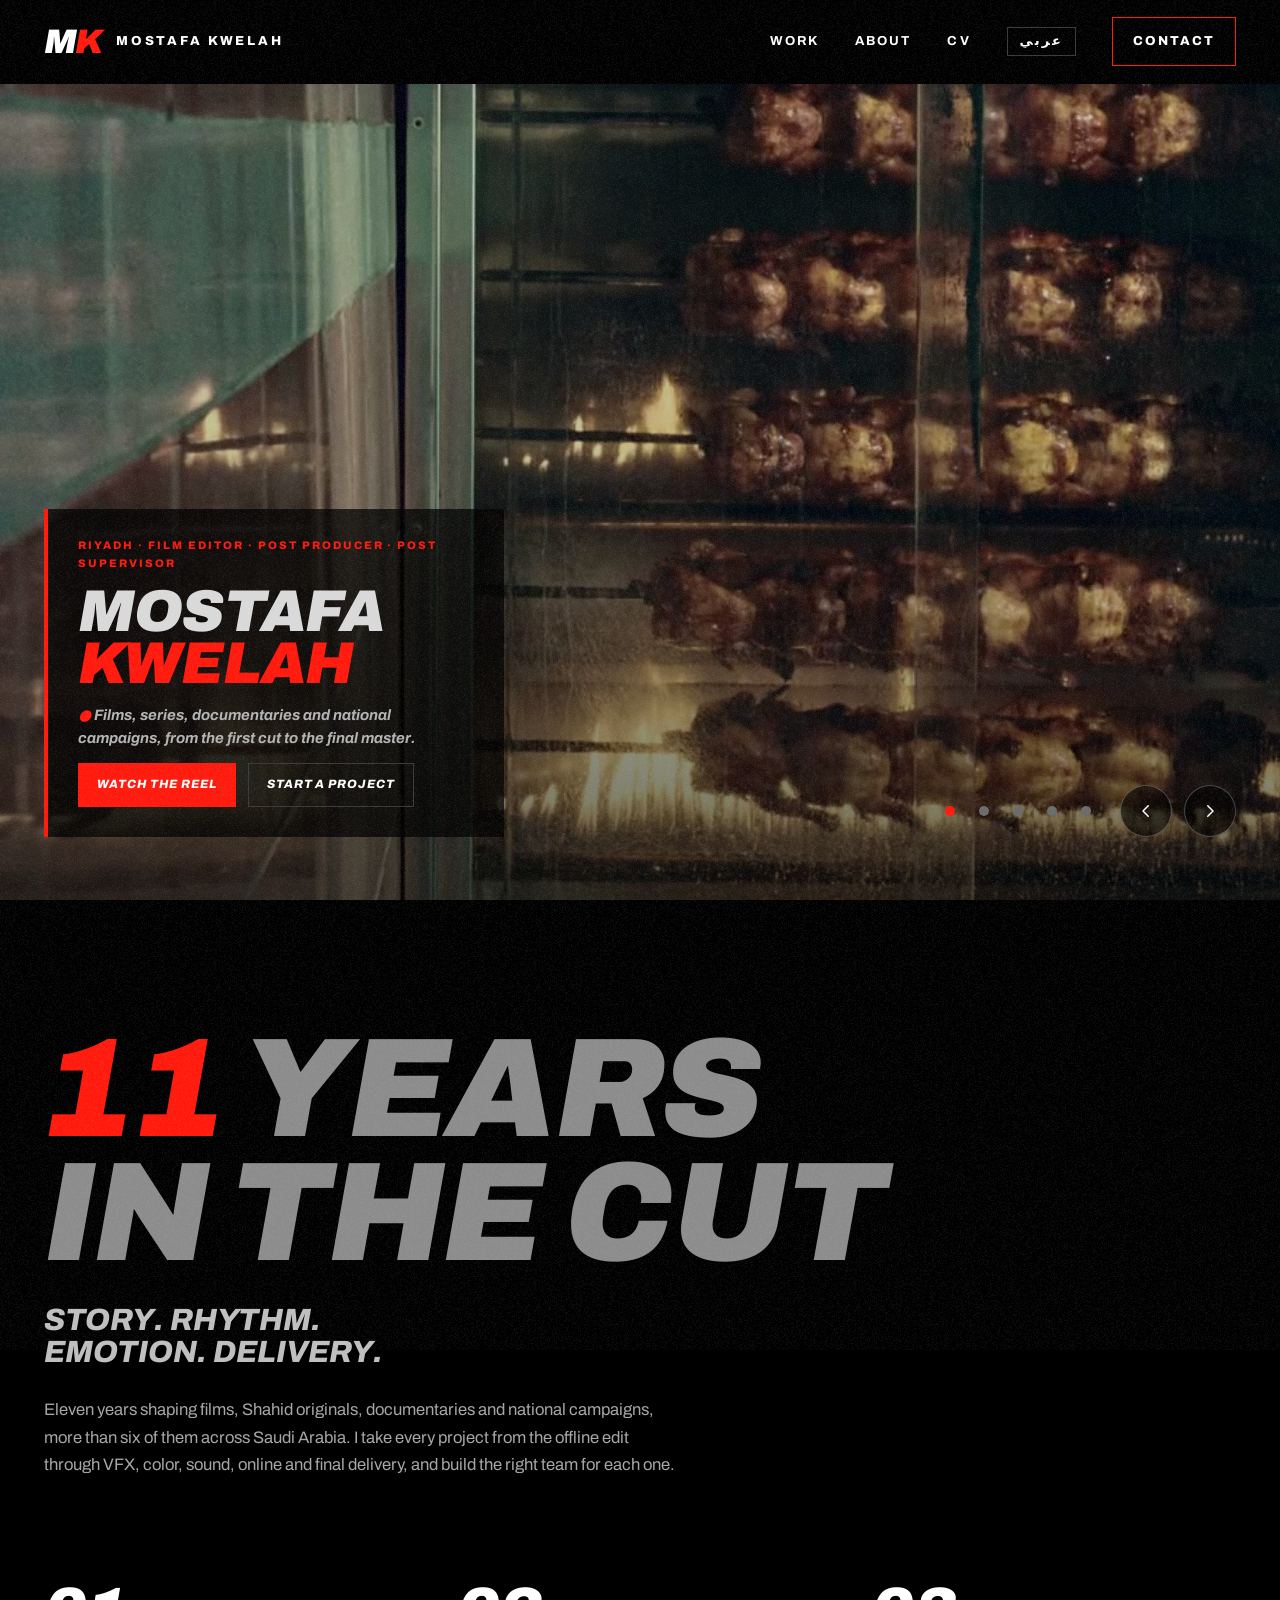
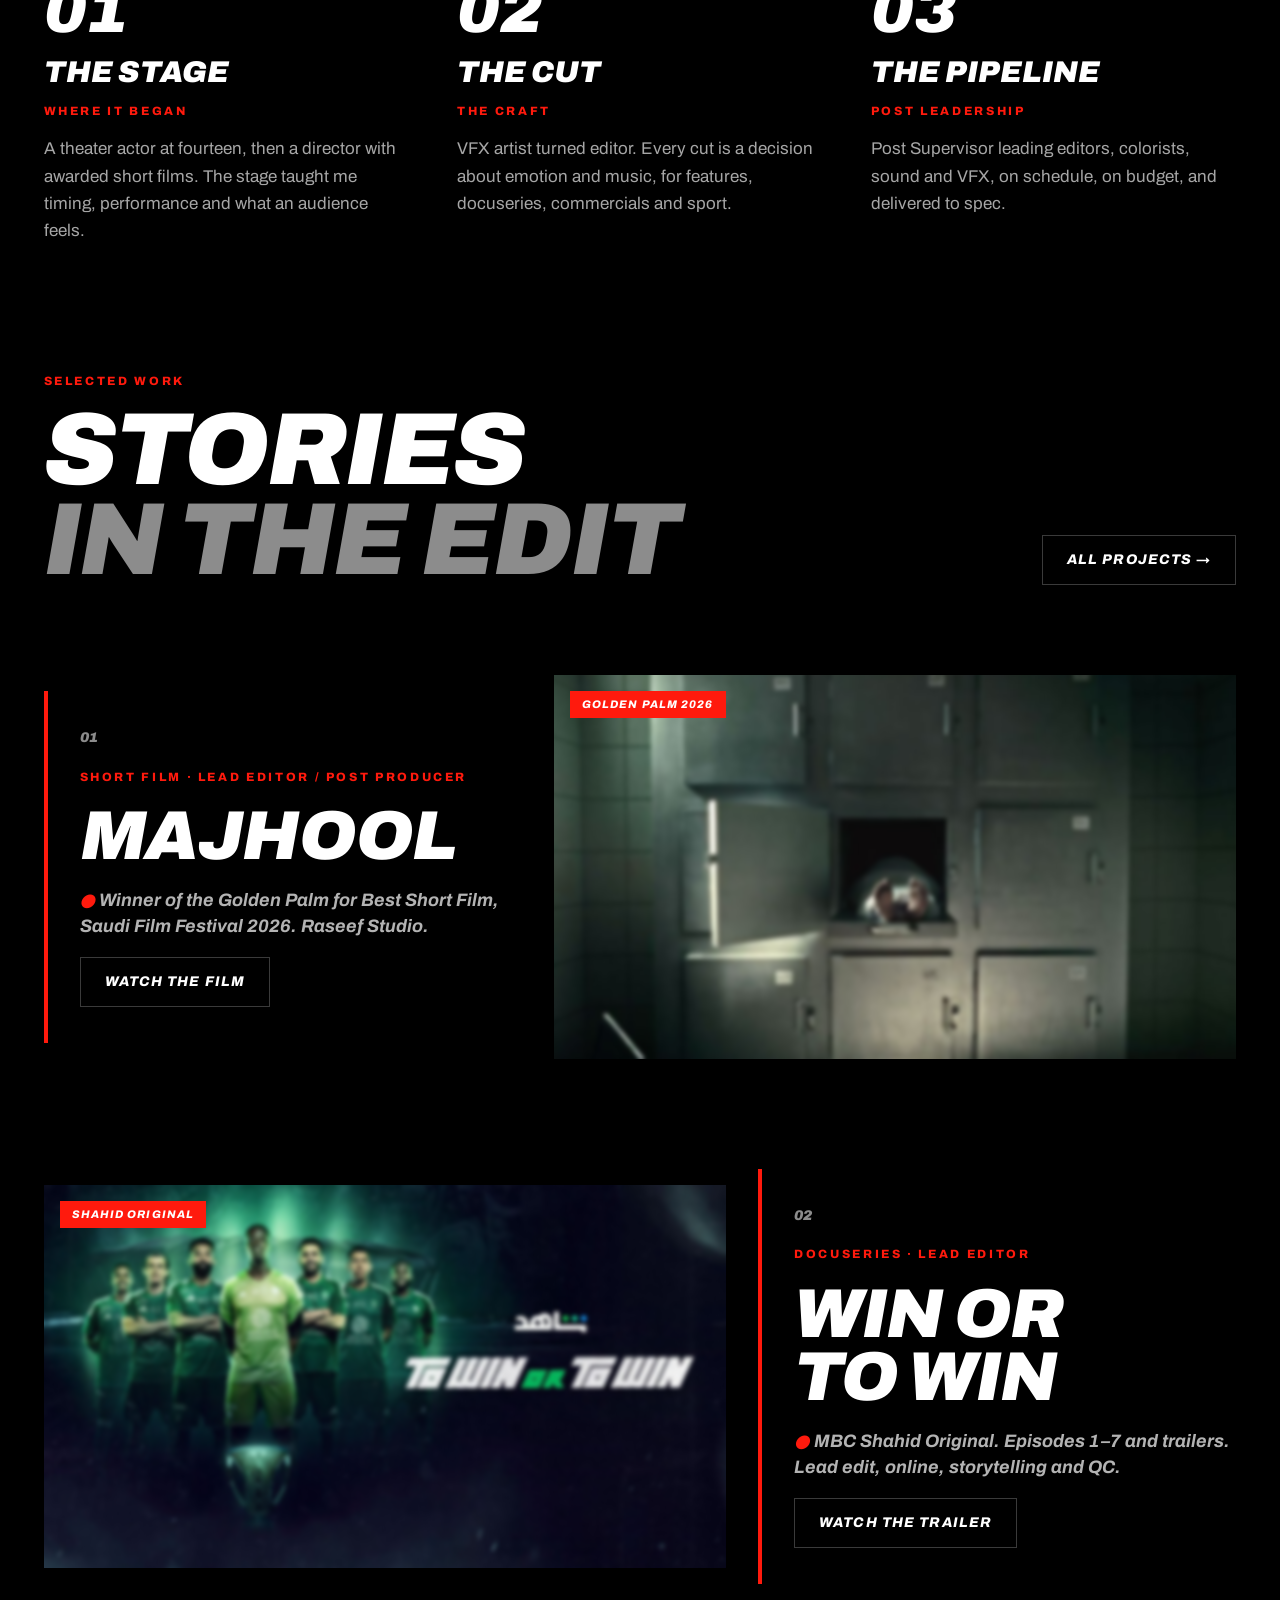
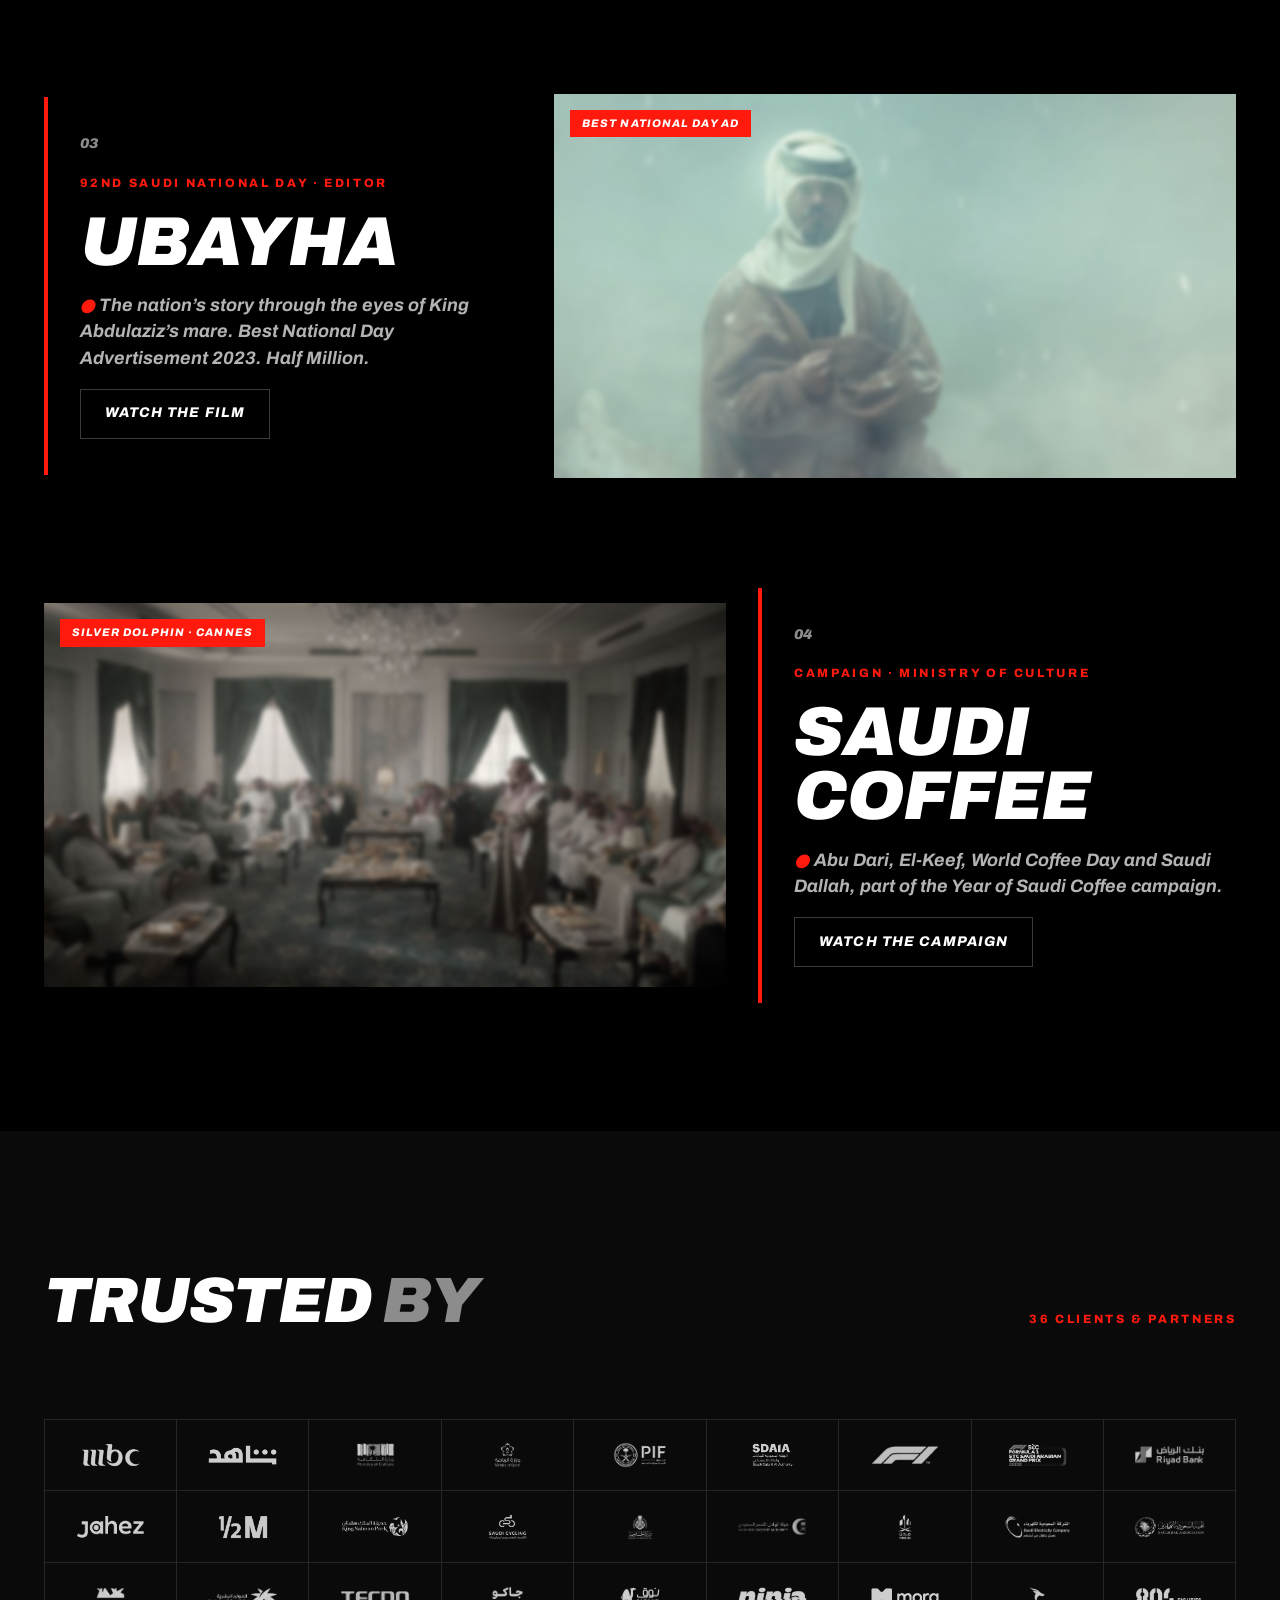
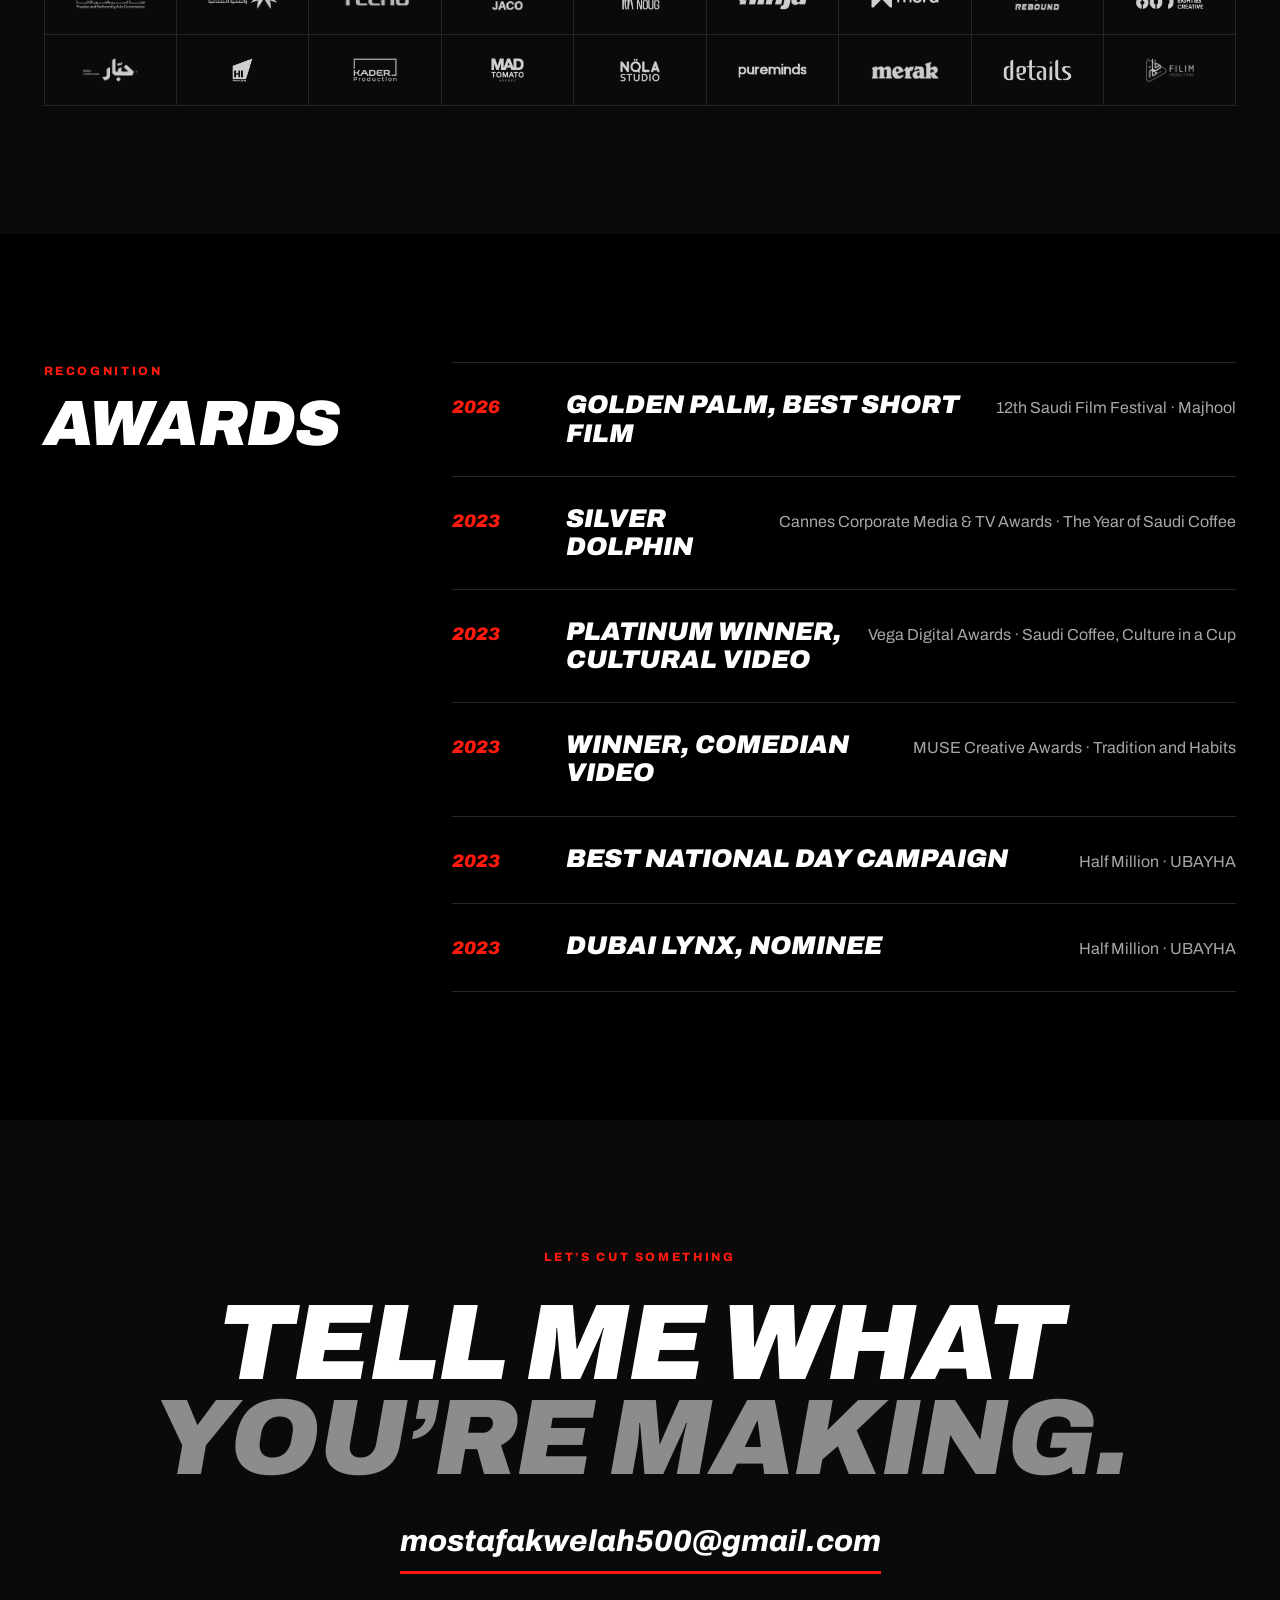
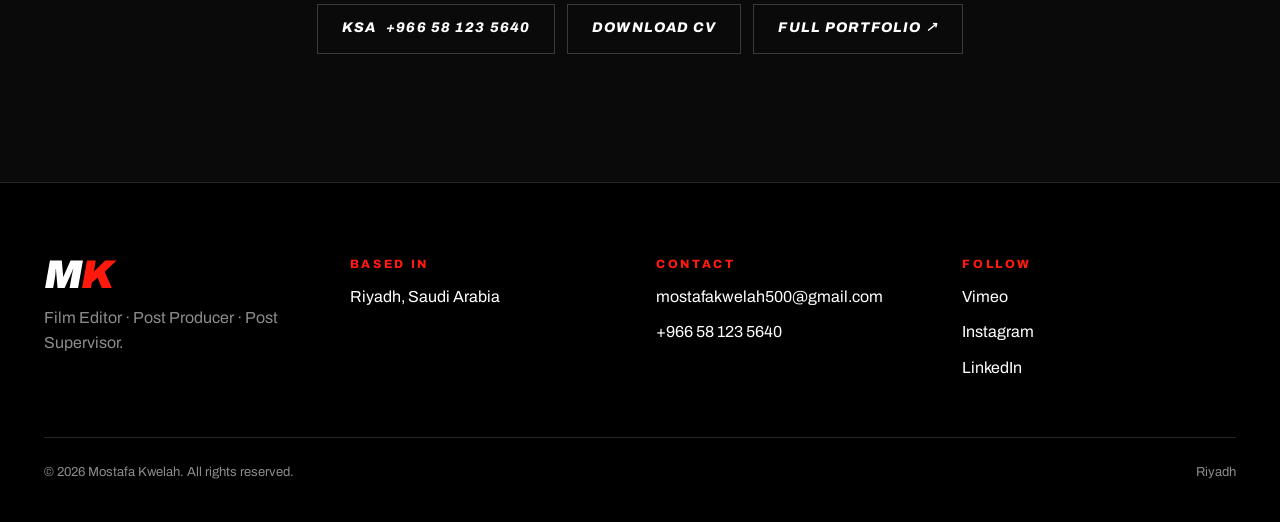
==== commit cf041e2a: "Remove em dashes from the site (EN + AR); use التسليم instead of التشطيب Co-Authored-By: Claude Opus" ====
--- a/index.html
+++ b/index.html
@@ -3,12 +3,12 @@
 <head>
 <meta charset="utf-8">
 <meta name="viewport" content="width=device-width, initial-scale=1">
-<title>Mostafa Kwelah — Film Editor · Post Producer · Post Supervisor, Riyadh</title>
-<meta name="description" content="Film Editor, Post Producer and Post Supervisor based in Riyadh — also a director. 11+ years cutting films, Shahid originals, documentaries and national campaigns.">
+<title>Mostafa Kwelah | Film Editor · Post Producer · Post Supervisor, Riyadh</title>
+<meta name="description" content="Film Editor, Post Producer and Post Supervisor based in Riyadh, also a director. 11+ years cutting films, Shahid originals, documentaries and national campaigns.">
 <meta name="theme-color" content="#000000">
 <meta property="og:type" content="website">
-<meta property="og:title" content="Mostafa Kwelah — Film Editor · Post Producer · Post Supervisor, Riyadh">
-<meta property="og:description" content="Film Editor, Post Producer and Post Supervisor based in Riyadh — also a director. 11+ years cutting films, Shahid originals, documentaries and national campaigns.">
+<meta property="og:title" content="Mostafa Kwelah | Film Editor · Post Producer · Post Supervisor, Riyadh">
+<meta property="og:description" content="Film Editor, Post Producer and Post Supervisor based in Riyadh, also a director. 11+ years cutting films, Shahid originals, documentaries and national campaigns.">
 <meta property="og:image" content="https://mostafakwelah.com/assets/img/majhool.jpg?v=c4e3fba1">
 <meta property="og:locale" content="en_US">
 <meta name="twitter:card" content="summary_large_image">
@@ -20,19 +20,19 @@
 <link rel="preconnect" href="https://fonts.googleapis.com">
 <link rel="preconnect" href="https://fonts.gstatic.com" crossorigin>
 <link href="https://fonts.googleapis.com/css2?family=Archivo:ital,wdth,wght@0,62..125,400..900;1,62..125,400..900&amp;display=swap" rel="stylesheet">
-<link rel="stylesheet" href="assets/css/style.css?v=0ded763d">
-<script type="application/ld+json">{"@context": "https://schema.org", "@graph": [{"@type": "Person", "@id": "https://mostafakwelah.com/#person", "name": "Mostafa Kwelah", "alternateName": ["مصطفى كويله", "Mostafa Kwelah Film Editor"], "url": "https://mostafakwelah.com/", "image": "https://mostafakwelah.com/assets/img/portrait.jpg?v=eb325dc6", "email": "mailto:mostafakwelah500@gmail.com", "telephone": "+966581235640", "jobTitle": ["Film Editor", "Post Producer", "Post Production Supervisor", "Film Director", "مونتير أفلام", "مشرف ما بعد الإنتاج"], "description": "Film Editor, Post Producer and Post Supervisor based in Riyadh, Saudi Arabia, with 11+ years in films, Shahid originals, documentaries, commercials and national campaigns.", "address": {"@type": "PostalAddress", "addressLocality": "Riyadh", "addressCountry": "SA"}, "workLocation": {"@type": "Place", "name": "Riyadh, Saudi Arabia"}, "worksFor": {"@type": "Organization", "name": "Last Phase Studio"}, "alumniOf": {"@type": "CollegeOrUniversity", "name": "Damanhour University"}, "knowsLanguage": ["ar", "en"], "knowsAbout": ["Film editing", "Post-production supervision", "Documentary editing", "Commercial editing", "Color grading", "VFX supervision", "Adobe Premiere Pro", "DaVinci Resolve", "مونتاج الأفلام", "ما بعد الإنتاج"], "award": ["Golden Palm — Best Short Film, 12th Saudi Film Festival 2026 (Majhool)", "Silver Dolphin — Cannes Corporate Media & TV Awards 2023 (The Year of Saudi Coffee)", "Platinum Winner — Vega Digital Awards 2023 (Saudi Coffee, Culture in a Cup)", "Winner — MUSE Creative Awards 2023 (Tradition and Habits)", "Best National Day Campaign 2023 (UBAYHA)"], "sameAs": ["https://vimeo.com/user108404931", "https://instagram.com/mostafa_kwelah", "https://www.linkedin.com/in/mostafa-kwelah-7a22761a0", "https://www.behance.net/mostafakwelah"]}, {"@type": "WebSite", "@id": "https://mostafakwelah.com/#website", "url": "https://mostafakwelah.com/", "name": "Mostafa Kwelah", "inLanguage": ["en", "ar"], "publisher": {"@id": "https://mostafakwelah.com/#person"}}, {"@type": "WebPage", "@id": "https://mostafakwelah.com/", "url": "https://mostafakwelah.com/", "inLanguage": "en", "isPartOf": {"@id": "https://mostafakwelah.com/#website"}, "about": {"@id": "https://mostafakwelah.com/#person"}}]}</script>
+<link rel="stylesheet" href="assets/css/style.css?v=704e461d">
+<script type="application/ld+json">{"@context": "https://schema.org", "@graph": [{"@type": "Person", "@id": "https://mostafakwelah.com/#person", "name": "Mostafa Kwelah", "alternateName": ["مصطفى كويله", "Mostafa Kwelah Film Editor"], "url": "https://mostafakwelah.com/", "image": "https://mostafakwelah.com/assets/img/portrait.jpg?v=eb325dc6", "email": "mailto:mostafakwelah500@gmail.com", "telephone": "+966581235640", "jobTitle": ["Film Editor", "Post Producer", "Post Production Supervisor", "Film Director", "مونتير أفلام", "مشرف ما بعد الإنتاج"], "description": "Film Editor, Post Producer and Post Supervisor based in Riyadh, Saudi Arabia, with 11+ years in films, Shahid originals, documentaries, commercials and national campaigns.", "address": {"@type": "PostalAddress", "addressLocality": "Riyadh", "addressCountry": "SA"}, "workLocation": {"@type": "Place", "name": "Riyadh, Saudi Arabia"}, "worksFor": {"@type": "Organization", "name": "Last Phase Studio"}, "alumniOf": {"@type": "CollegeOrUniversity", "name": "Damanhour University"}, "knowsLanguage": ["ar", "en"], "knowsAbout": ["Film editing", "Post-production supervision", "Documentary editing", "Commercial editing", "Color grading", "VFX supervision", "Adobe Premiere Pro", "DaVinci Resolve", "مونتاج الأفلام", "ما بعد الإنتاج"], "award": ["Golden Palm, Best Short Film, 12th Saudi Film Festival 2026 (Majhool)", "Silver Dolphin, Cannes Corporate Media & TV Awards 2023 (The Year of Saudi Coffee)", "Platinum Winner, Vega Digital Awards 2023 (Saudi Coffee, Culture in a Cup)", "Winner, MUSE Creative Awards 2023 (Tradition and Habits)", "Best National Day Campaign 2023 (UBAYHA)"], "sameAs": ["https://vimeo.com/user108404931", "https://instagram.com/mostafa_kwelah", "https://www.linkedin.com/in/mostafa-kwelah-7a22761a0", "https://www.behance.net/mostafakwelah"]}, {"@type": "WebSite", "@id": "https://mostafakwelah.com/#website", "url": "https://mostafakwelah.com/", "name": "Mostafa Kwelah", "inLanguage": ["en", "ar"], "publisher": {"@id": "https://mostafakwelah.com/#person"}}, {"@type": "WebPage", "@id": "https://mostafakwelah.com/", "url": "https://mostafakwelah.com/", "inLanguage": "en", "isPartOf": {"@id": "https://mostafakwelah.com/#website"}, "about": {"@id": "https://mostafakwelah.com/#person"}}]}</script>
 
 </head>
 <body>
 <a class="skip" href="#main">Skip to content</a>
 <div class="grain" aria-hidden="true"></div>
 <header class="nav">
-<a class="brand" href="index.html" aria-label="Mostafa Kwelah — home"><span class="mk">M<span>K</span></span><span class="brand__name">MOSTAFA KWELAH</span></a>
+<a class="brand" href="index.html" aria-label="Mostafa Kwelah, home"><span class="mk">M<span>K</span></span><span class="brand__name">MOSTAFA KWELAH</span></a>
 <nav class="nav__links" aria-label="Main">
 <a href="work.html">WORK</a>
 <a href="about.html">ABOUT</a>
-<a href="assets/Mostafa_Kwelah_CV_2026.pdf?v=85fce7d0" target="_blank" rel="noopener">CV</a>
+<a href="assets/Mostafa_Kwelah_CV_2026.pdf?v=73ee4cd3" target="_blank" rel="noopener">CV</a>
 <a class="lang" href="ar/index.html" hreflang="ar" lang="ar">عربي</a>
 <a class="nav__cta" href="index.html#contact">CONTACT</a>
 </nav>
@@ -47,14 +47,14 @@
 <a class="big" href="work.html">Work</a>
 <a class="big" href="about.html">About</a>
 <a class="big" href="index.html#contact">Contact</a>
-<div class="meta"><a href="mailto:mostafakwelah500@gmail.com">mostafakwelah500@gmail.com</a><a href="tel:+966581235640" dir="ltr">+966 58 123 5640</a><a href="assets/Mostafa_Kwelah_CV_2026.pdf?v=85fce7d0" target="_blank" rel="noopener">Download CV</a></div>
+<div class="meta"><a href="mailto:mostafakwelah500@gmail.com">mostafakwelah500@gmail.com</a><a href="tel:+966581235640" dir="ltr">+966 58 123 5640</a><a href="assets/Mostafa_Kwelah_CV_2026.pdf?v=73ee4cd3" target="_blank" rel="noopener">Download CV</a></div>
 </nav>
 <main id="main">
 <section class="hero" aria-label="Showreel">
-<div class="slide slide--video is-active"><video muted playsinline preload="auto" poster="assets/video/majhool.jpg?v=ae0cf77a" aria-label="Majhool — short film"><source src="assets/video/majhool.mp4?v=0f54c3b1" type="video/mp4"></video></div>
-<div class="slide slide--video"><video muted playsinline preload="none" poster="assets/video/win-or-to-win.jpg?v=239c33dc" aria-label="Win or To Win — Shahid Original"><source src="assets/video/win-or-to-win.mp4?v=7381760f" type="video/mp4"></video></div>
-<div class="slide slide--video"><video muted playsinline preload="none" poster="assets/video/ubayha.jpg?v=202365bb" aria-label="UBAYHA — 92nd Saudi National Day"><source src="assets/video/ubayha.mp4?v=d744fc63" type="video/mp4"></video></div>
-<div class="slide slide--video"><video muted playsinline preload="none" poster="assets/video/abu-dari.jpg?v=e1b7c282" aria-label="Abu Dari — Year of Saudi Coffee"><source src="assets/video/abu-dari.mp4?v=c8cf0eeb" type="video/mp4"></video></div>
+<div class="slide slide--video is-active"><video muted playsinline preload="auto" poster="assets/video/majhool.jpg?v=ae0cf77a" aria-label="Majhool, short film"><source src="assets/video/majhool.mp4?v=0f54c3b1" type="video/mp4"></video></div>
+<div class="slide slide--video"><video muted playsinline preload="none" poster="assets/video/win-or-to-win.jpg?v=239c33dc" aria-label="Win or To Win, Shahid Original"><source src="assets/video/win-or-to-win.mp4?v=7381760f" type="video/mp4"></video></div>
+<div class="slide slide--video"><video muted playsinline preload="none" poster="assets/video/ubayha.jpg?v=202365bb" aria-label="UBAYHA, 92nd Saudi National Day"><source src="assets/video/ubayha.mp4?v=d744fc63" type="video/mp4"></video></div>
+<div class="slide slide--video"><video muted playsinline preload="none" poster="assets/video/abu-dari.jpg?v=e1b7c282" aria-label="Abu Dari, Year of Saudi Coffee"><source src="assets/video/abu-dari.mp4?v=c8cf0eeb" type="video/mp4"></video></div>
 <div class="slide slide--video"><video muted playsinline preload="none" poster="assets/video/nouq-ramadan.jpg?v=174b5b65" aria-label="Nouq Ramadan"><source src="assets/video/nouq-ramadan.mp4?v=09e223df" type="video/mp4"></video></div>
 <button class="round-btn prev" type="button" aria-label="Previous frame"><svg viewBox="0 0 24 24" fill="none" stroke="currentColor" stroke-width="2" stroke-linecap="round" stroke-linejoin="round" aria-hidden="true"><path d="M15 5l-7 7 7 7"/></svg></button>
 <button class="round-btn next" type="button" aria-label="Next frame"><svg viewBox="0 0 24 24" fill="none" stroke="currentColor" stroke-width="2" stroke-linecap="round" stroke-linejoin="round" aria-hidden="true"><path d="M9 5l7 7-7 7"/></svg></button>
@@ -62,7 +62,7 @@
 <div class="hero__card">
 <span class="eyebrow">Riyadh · Film Editor · Post Producer · Post Supervisor</span>
 <h1 class="display hero__title"><span class="a">Mostafa</span><br><span class="red">Kwelah</span></h1>
-<p class="lead">Films, series, documentaries and national campaigns — from the first cut to the final master.</p>
+<p class="lead">Films, series, documentaries and national campaigns, from the first cut to the final master.</p>
 <div class="btn-row"><a class="btn btn--red" href="https://vimeo.com/user108404931" target="_blank" rel="noopener" data-reel>Watch the reel</a><a class="btn" href="#contact">Start a project</a></div>
 </div>
 </section>
@@ -71,12 +71,12 @@
 <div class="story__intro reveal">
 <h2 class="display story__title"><span class="red">11</span> Years<br>in the cut</h2>
 <p class="story__sub">Story. Rhythm.<br>Emotion. Delivery.</p>
-<p class="body">Eleven years shaping films, Shahid originals, documentaries and national campaigns — more than six of them across Saudi Arabia. I take every project from the offline edit through VFX, color, sound, online and final delivery, and build the right team for each one.</p>
+<p class="body">Eleven years shaping films, Shahid originals, documentaries and national campaigns, more than six of them across Saudi Arabia. I take every project from the offline edit through VFX, color, sound, online and final delivery, and build the right team for each one.</p>
 </div>
 <div class="pillars">
 <div class="pillar reveal"><span class="pillar__num">01</span><h3>The Stage</h3><span class="eyebrow">Where it began</span><p>A theater actor at fourteen, then a director with awarded short films. The stage taught me timing, performance and what an audience feels.</p></div>
-<div class="pillar reveal"><span class="pillar__num">02</span><h3>The Cut</h3><span class="eyebrow">The craft</span><p>VFX artist turned editor. Every cut is a decision about emotion and music — for features, docuseries, commercials and sport.</p></div>
-<div class="pillar reveal"><span class="pillar__num">03</span><h3>The Pipeline</h3><span class="eyebrow">Post leadership</span><p>Post Supervisor leading editors, colorists, sound and VFX — on schedule, on budget, and delivered to spec.</p></div>
+<div class="pillar reveal"><span class="pillar__num">02</span><h3>The Cut</h3><span class="eyebrow">The craft</span><p>VFX artist turned editor. Every cut is a decision about emotion and music, for features, docuseries, commercials and sport.</p></div>
+<div class="pillar reveal"><span class="pillar__num">03</span><h3>The Pipeline</h3><span class="eyebrow">Post leadership</span><p>Post Supervisor leading editors, colorists, sound and VFX, on schedule, on budget, and delivered to spec.</p></div>
 </div>
 </section>
 
@@ -88,7 +88,7 @@
 <a class="row__media media media--play" href="https://vimeo.com/1230654837" target="_blank" rel="noopener" data-vimeo="1230654837" aria-label="Play Majhool"><img class="fx" src="assets/img/majhool.jpg?v=c4e3fba1" alt="Still from Majhool" loading="lazy"><span class="tag">Golden Palm 2026</span><span class="play" aria-hidden="true"><svg viewBox="0 0 24 24" fill="currentColor"><path d="M8 5v14l11-7z"/></svg></span></a>
 </article>
 <article class="row row--flip reveal">
-<div class="row__text"><span class="row__num">02</span><span class="eyebrow">Docuseries · Lead Editor</span><h3 class="display row__title">Win or<br>To Win</h3><p class="lead">MBC Shahid Original — episodes 1–7 and trailers. Lead edit, online, storytelling and QC.</p><a class="btn" href="https://vimeo.com/785551524" target="_blank" rel="noopener" data-vimeo="785551524">Watch the trailer</a></div>
+<div class="row__text"><span class="row__num">02</span><span class="eyebrow">Docuseries · Lead Editor</span><h3 class="display row__title">Win or<br>To Win</h3><p class="lead">MBC Shahid Original. Episodes 1–7 and trailers. Lead edit, online, storytelling and QC.</p><a class="btn" href="https://vimeo.com/785551524" target="_blank" rel="noopener" data-vimeo="785551524">Watch the trailer</a></div>
 <a class="row__media media media--play" href="https://vimeo.com/785551524" target="_blank" rel="noopener" data-vimeo="785551524" aria-label="Play Win or To Win"><img class="fx" src="assets/img/win-or-to-win.jpg?v=3c51bc07" alt="Still from Win or To Win" loading="lazy"><span class="tag">Shahid Original</span><span class="play" aria-hidden="true"><svg viewBox="0 0 24 24" fill="currentColor"><path d="M8 5v14l11-7z"/></svg></span></a>
 </article>
 <article class="row reveal">
@@ -96,7 +96,7 @@
 <a class="row__media media media--play" href="https://vimeo.com/767880594" target="_blank" rel="noopener" data-vimeo="767880594" aria-label="Play UBAYHA"><img class="fx" src="assets/img/ubayha.jpg?v=a02aa683" alt="Still from UBAYHA" loading="lazy"><span class="tag">Best National Day Ad</span><span class="play" aria-hidden="true"><svg viewBox="0 0 24 24" fill="currentColor"><path d="M8 5v14l11-7z"/></svg></span></a>
 </article>
 <article class="row row--flip reveal">
-<div class="row__text"><span class="row__num">04</span><span class="eyebrow">Campaign · Ministry of Culture</span><h3 class="display row__title">Saudi<br>Coffee</h3><p class="lead">Abu Dari, El-Keef, World Coffee Day and Saudi Dallah — the Year of Saudi Coffee campaign.</p><a class="btn" href="https://vimeo.com/767408484" target="_blank" rel="noopener" data-vimeo="767408484">Watch the campaign</a></div>
+<div class="row__text"><span class="row__num">04</span><span class="eyebrow">Campaign · Ministry of Culture</span><h3 class="display row__title">Saudi<br>Coffee</h3><p class="lead">Abu Dari, El-Keef, World Coffee Day and Saudi Dallah, part of the Year of Saudi Coffee campaign.</p><a class="btn" href="https://vimeo.com/767408484" target="_blank" rel="noopener" data-vimeo="767408484">Watch the campaign</a></div>
 <a class="row__media media media--play" href="https://vimeo.com/767408484" target="_blank" rel="noopener" data-vimeo="767408484" aria-label="Play Saudi Coffee"><img class="fx" src="assets/img/abu-dari.jpg?v=99c353e7" alt="Still from Saudi Coffee" loading="lazy"><span class="tag">Silver Dolphin · Cannes</span><span class="play" aria-hidden="true"><svg viewBox="0 0 24 24" fill="currentColor"><path d="M8 5v14l11-7z"/></svg></span></a>
 </article>
 </div>
@@ -136,7 +136,7 @@
 <li><img src="assets/logos/logo-hi-production.png?v=918f459c" alt="HI Production" loading="lazy"></li>
 <li><img src="assets/logos/logo-kader-production.png?v=3d005f1f" alt="Kader Production" loading="lazy"></li>
 <li><img src="assets/logos/logo-mad-tomato.png?v=c57f05c0" alt="Mad Tomato" loading="lazy"></li>
-<li><img src="assets/logos/logo-nola-studio.png?v=a51c320b" alt="NOLA Studio" loading="lazy"></li>
+<li><img src="assets/logos/logo-nqla-studio.png?v=a51c320b" alt="Nqla Studio" loading="lazy"></li>
 <li><img src="assets/logos/logo-pureminds.png?v=2360b1a1" alt="Pureminds" loading="lazy"></li>
 <li><img src="assets/logos/logo-merak.png?v=1f5656ca" alt="Merak" loading="lazy"></li>
 <li><img src="assets/logos/logo-details.png?v=fc991777" alt="Details" loading="lazy"></li>
@@ -148,12 +148,12 @@
 <div class="split">
 <div class="split__head reveal"><span class="eyebrow">Recognition</span><h2 class="display" id="awards-title">Awards</h2></div>
 <div class="split__body reveal">
-<div class="award"><span class="award__year">2026</span><span class="award__name">Golden Palm — Best Short Film</span><span class="award__for">12th Saudi Film Festival · Majhool</span></div>
+<div class="award"><span class="award__year">2026</span><span class="award__name">Golden Palm, Best Short Film</span><span class="award__for">12th Saudi Film Festival · Majhool</span></div>
 <div class="award"><span class="award__year">2023</span><span class="award__name">Silver Dolphin</span><span class="award__for">Cannes Corporate Media &amp; TV Awards · The Year of Saudi Coffee</span></div>
-<div class="award"><span class="award__year">2023</span><span class="award__name">Platinum Winner — Cultural Video</span><span class="award__for">Vega Digital Awards · Saudi Coffee, Culture in a Cup</span></div>
-<div class="award"><span class="award__year">2023</span><span class="award__name">Winner — Comedian Video</span><span class="award__for">MUSE Creative Awards · Tradition and Habits</span></div>
+<div class="award"><span class="award__year">2023</span><span class="award__name">Platinum Winner, Cultural Video</span><span class="award__for">Vega Digital Awards · Saudi Coffee, Culture in a Cup</span></div>
+<div class="award"><span class="award__year">2023</span><span class="award__name">Winner, Comedian Video</span><span class="award__for">MUSE Creative Awards · Tradition and Habits</span></div>
 <div class="award"><span class="award__year">2023</span><span class="award__name">Best National Day Campaign</span><span class="award__for">Half Million · UBAYHA</span></div>
-<div class="award"><span class="award__year">2023</span><span class="award__name">Dubai Lynx — Nominee</span><span class="award__for">Half Million · UBAYHA</span></div>
+<div class="award"><span class="award__year">2023</span><span class="award__name">Dubai Lynx, Nominee</span><span class="award__for">Half Million · UBAYHA</span></div>
 </div>
 </div>
 </section>
@@ -163,7 +163,7 @@
 <span class="eyebrow">Let’s cut something</span>
 <h2 class="display" id="contact-title">Tell me what<br><span class="grey">you’re making.</span></h2>
 <a class="contact__mail" href="mailto:mostafakwelah500@gmail.com">mostafakwelah500@gmail.com</a>
-<div class="btn-row"><a class="btn" href="tel:+966581235640">KSA <bdi dir="ltr">+966 58 123 5640</bdi></a><a class="btn" href="assets/Mostafa_Kwelah_CV_2026.pdf?v=85fce7d0" target="_blank" rel="noopener">Download CV</a><a class="btn" href="https://www.canva.com/design/DAGHgkaXmmY/GB-IjaV4LUWEO3lBrU5mCg/view" target="_blank" rel="noopener">Full portfolio ↗</a></div>
+<div class="btn-row"><a class="btn" href="tel:+966581235640">KSA <bdi dir="ltr">+966 58 123 5640</bdi></a><a class="btn" href="assets/Mostafa_Kwelah_CV_2026.pdf?v=73ee4cd3" target="_blank" rel="noopener">Download CV</a><a class="btn" href="https://www.canva.com/design/DAGHgkaXmmY/GB-IjaV4LUWEO3lBrU5mCg/view" target="_blank" rel="noopener">Full portfolio ↗</a></div>
 </div>
 </section>
 </main>
@@ -177,6 +177,6 @@
 <div class="footer__base"><span>© 2026 Mostafa Kwelah. All rights reserved.</span><span>Riyadh</span></div>
 </footer>
 <div class="lightbox" role="dialog" aria-modal="true" aria-label="Showreel"><button class="round-btn" type="button" aria-label="Close video"><svg viewBox="0 0 24 24" fill="none" stroke="currentColor" stroke-width="2" stroke-linecap="round" aria-hidden="true"><path d="M6 6l12 12M18 6L6 18"/></svg></button><div class="lightbox__frame"></div></div>
-<script src="assets/js/main.js?v=55fc0715"></script>
+<script src="assets/js/main.js?v=85f4ec56"></script>
 </body>
 </html>
--- a/assets/css/style.css
+++ b/assets/css/style.css
@@ -1,4 +1,4 @@
-/* Mostafa Kwelah — portfolio */
+/* Mostafa Kwelah: portfolio */
 :root {
   --bg: #000000;
   --bg-2: #0A0A0A;
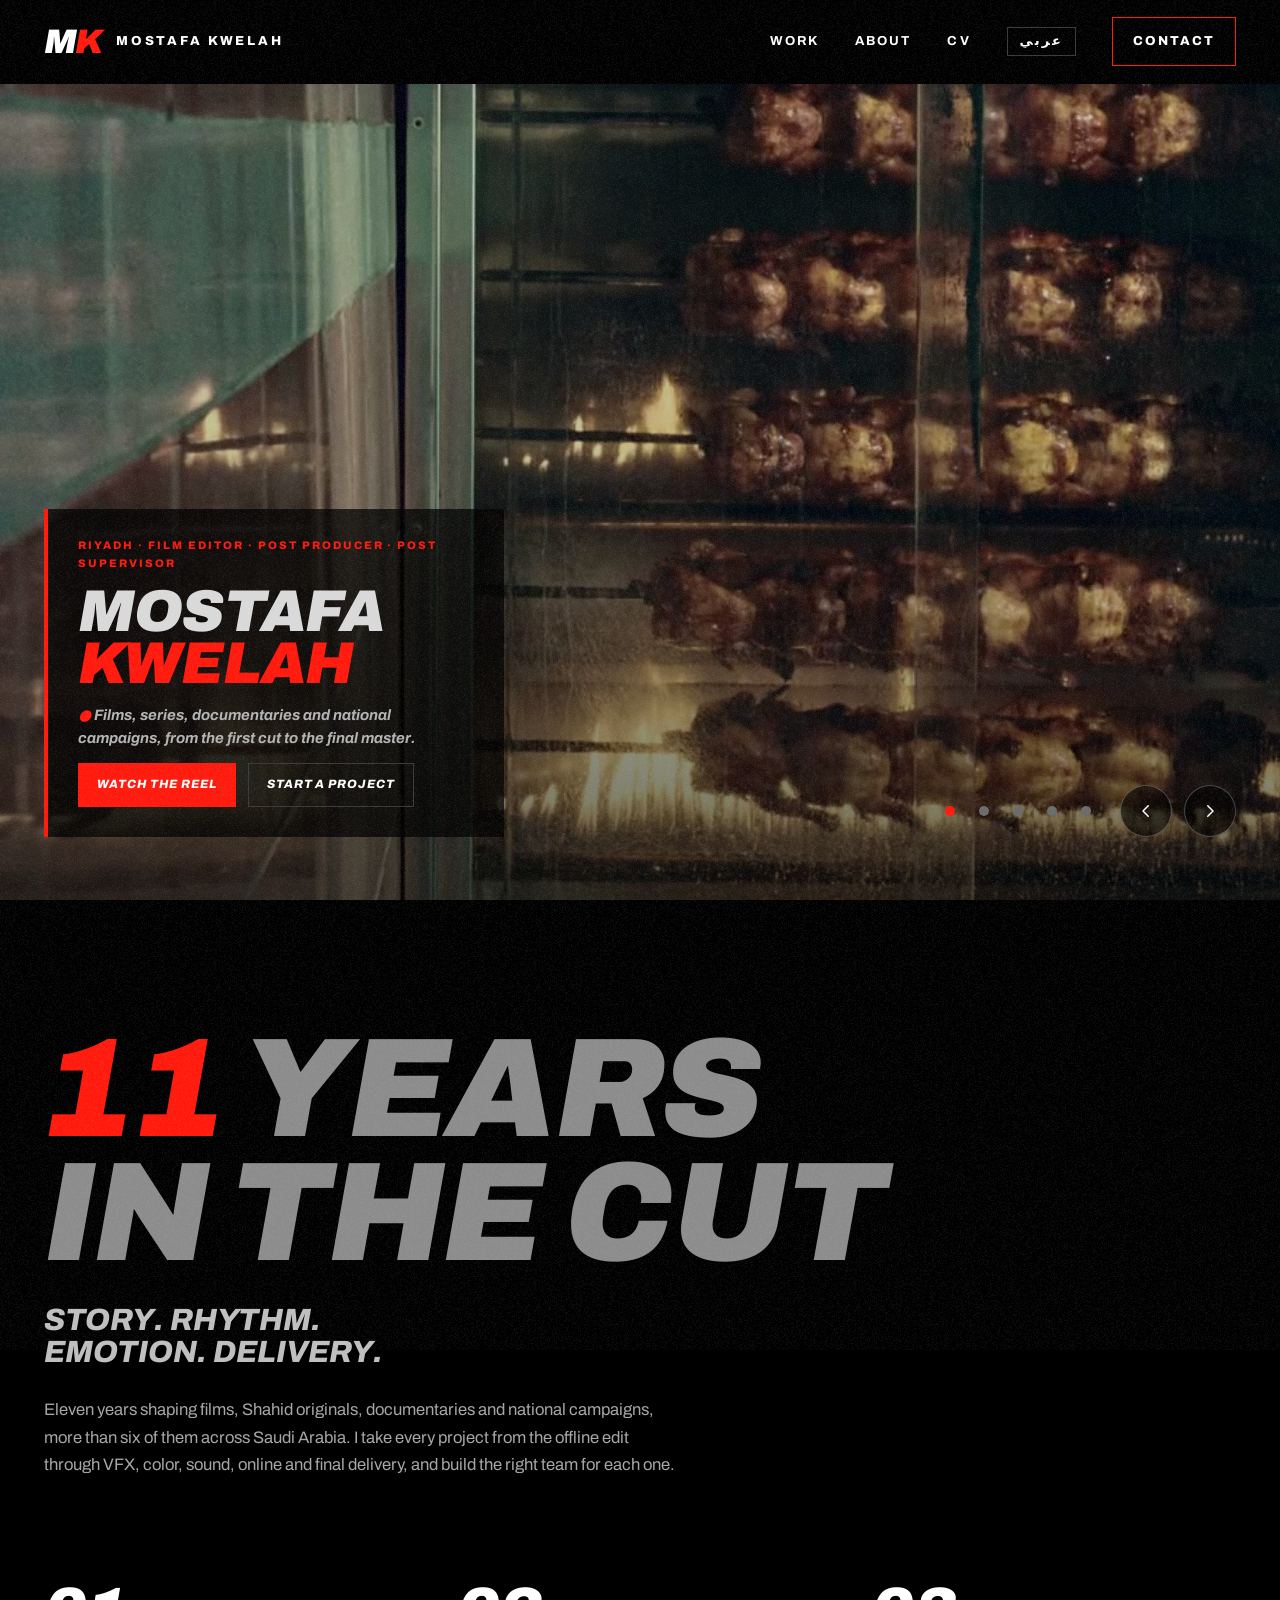
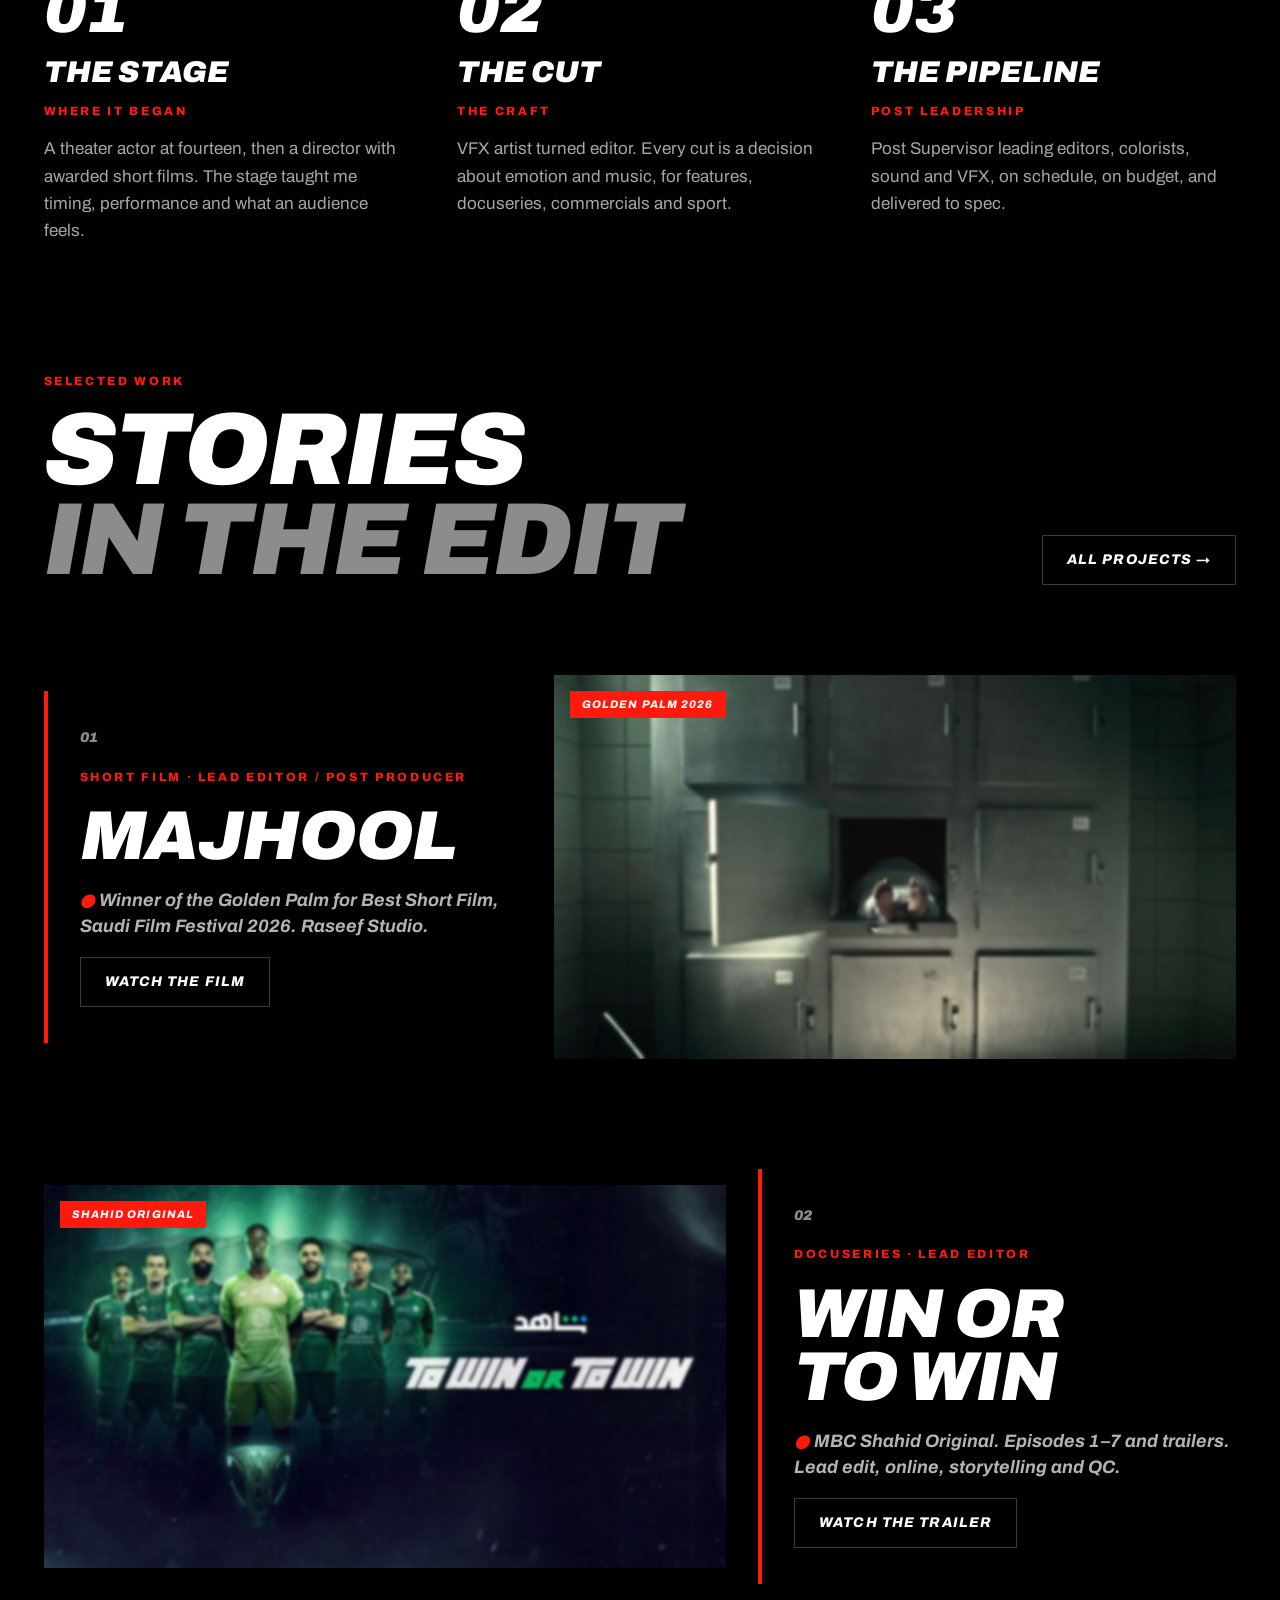
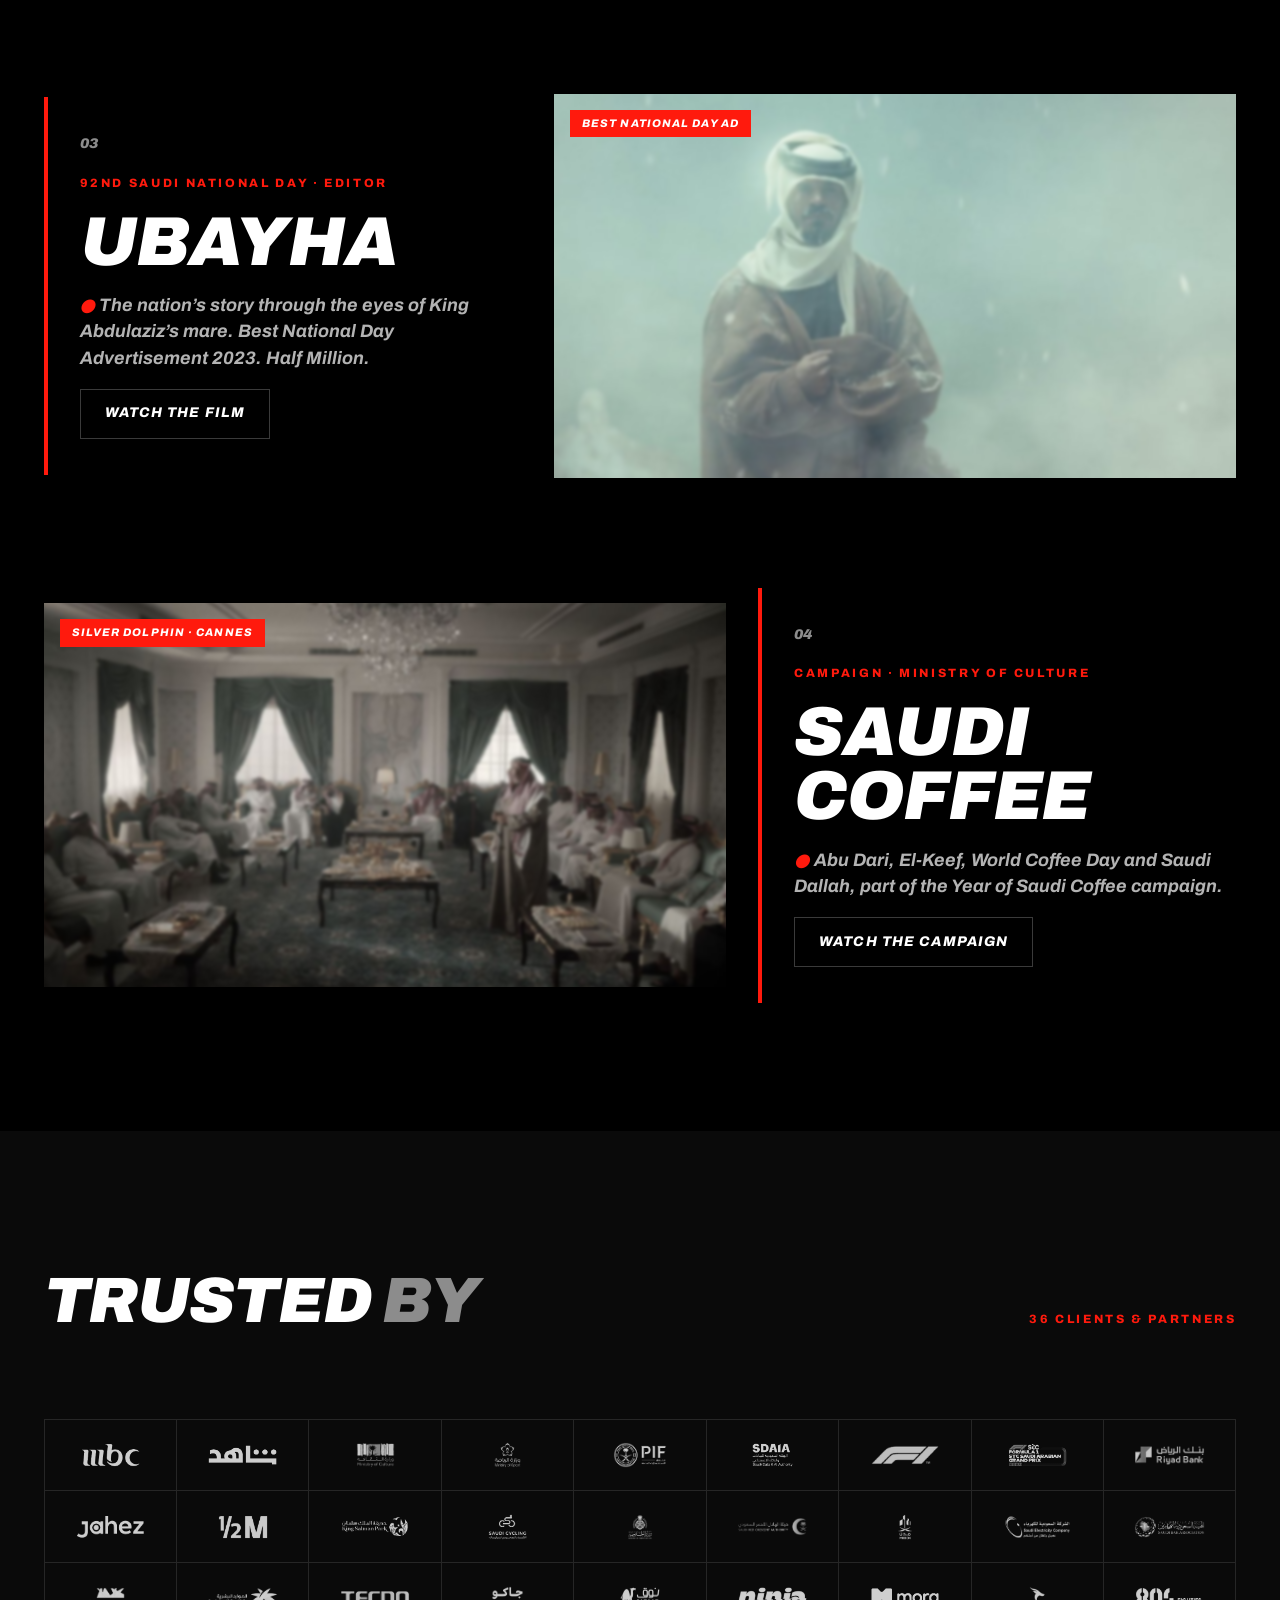
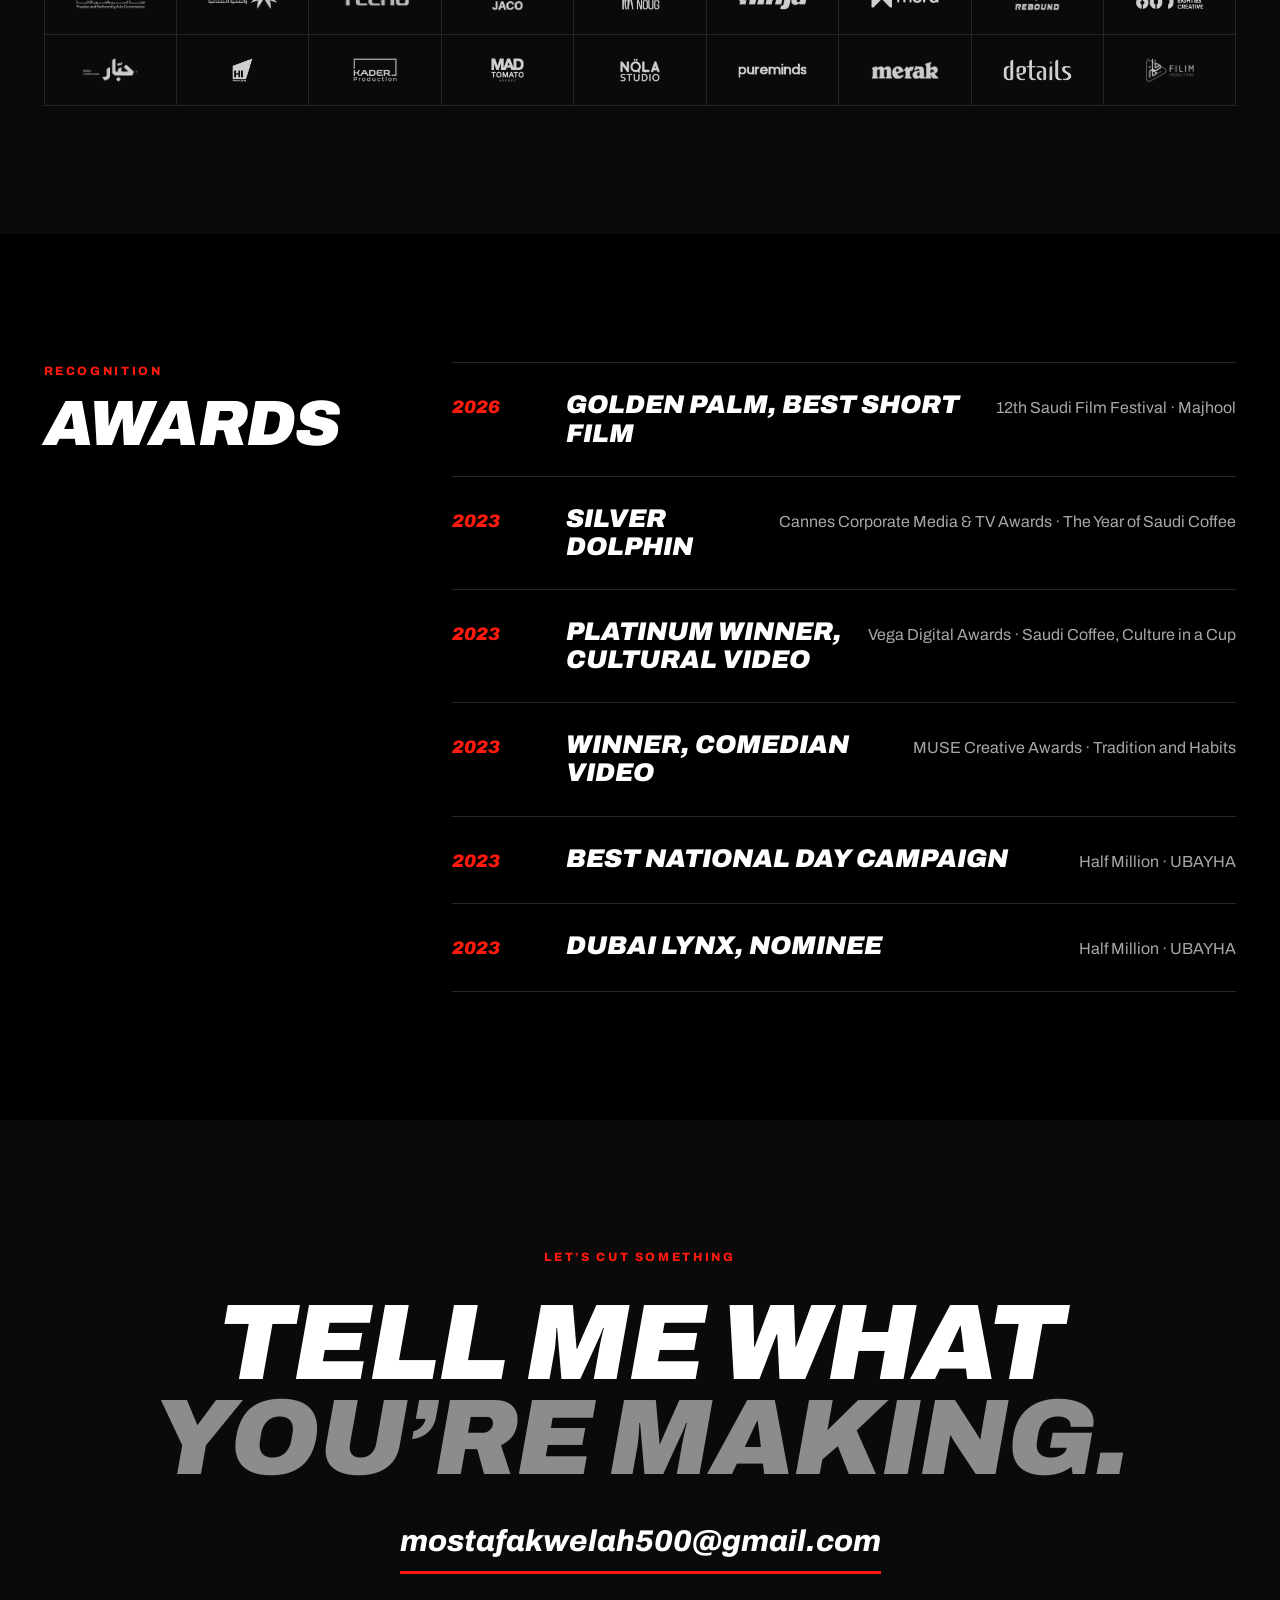
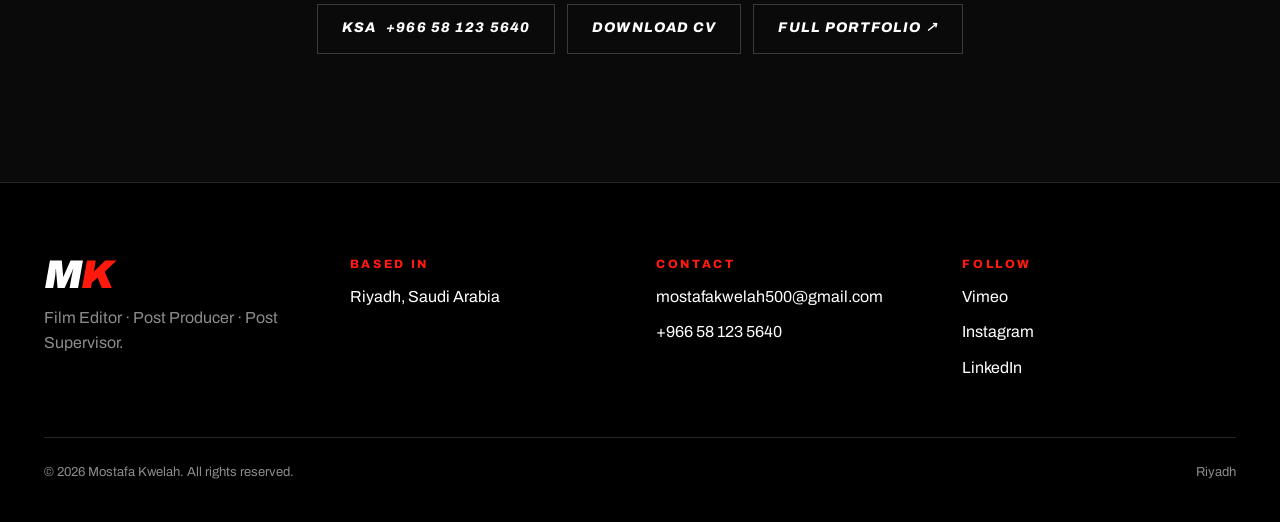
==== commit 693ed11c: "Work: add all remaining Vimeo videos (10 new projects, extra videos for Al Nassr and Ninja, Al-Ahli " ====
--- a/index.html
+++ b/index.html
@@ -20,7 +20,7 @@
 <link rel="preconnect" href="https://fonts.googleapis.com">
 <link rel="preconnect" href="https://fonts.gstatic.com" crossorigin>
 <link href="https://fonts.googleapis.com/css2?family=Archivo:ital,wdth,wght@0,62..125,400..900;1,62..125,400..900&amp;display=swap" rel="stylesheet">
-<link rel="stylesheet" href="assets/css/style.css?v=704e461d">
+<link rel="stylesheet" href="assets/css/style.css?v=d17fa233">
 <script type="application/ld+json">{"@context": "https://schema.org", "@graph": [{"@type": "Person", "@id": "https://mostafakwelah.com/#person", "name": "Mostafa Kwelah", "alternateName": ["مصطفى كويله", "Mostafa Kwelah Film Editor"], "url": "https://mostafakwelah.com/", "image": "https://mostafakwelah.com/assets/img/portrait.jpg?v=eb325dc6", "email": "mailto:mostafakwelah500@gmail.com", "telephone": "+966581235640", "jobTitle": ["Film Editor", "Post Producer", "Post Production Supervisor", "Film Director", "مونتير أفلام", "مشرف ما بعد الإنتاج"], "description": "Film Editor, Post Producer and Post Supervisor based in Riyadh, Saudi Arabia, with 11+ years in films, Shahid originals, documentaries, commercials and national campaigns.", "address": {"@type": "PostalAddress", "addressLocality": "Riyadh", "addressCountry": "SA"}, "workLocation": {"@type": "Place", "name": "Riyadh, Saudi Arabia"}, "worksFor": {"@type": "Organization", "name": "Last Phase Studio"}, "alumniOf": {"@type": "CollegeOrUniversity", "name": "Damanhour University"}, "knowsLanguage": ["ar", "en"], "knowsAbout": ["Film editing", "Post-production supervision", "Documentary editing", "Commercial editing", "Color grading", "VFX supervision", "Adobe Premiere Pro", "DaVinci Resolve", "مونتاج الأفلام", "ما بعد الإنتاج"], "award": ["Golden Palm, Best Short Film, 12th Saudi Film Festival 2026 (Majhool)", "Silver Dolphin, Cannes Corporate Media & TV Awards 2023 (The Year of Saudi Coffee)", "Platinum Winner, Vega Digital Awards 2023 (Saudi Coffee, Culture in a Cup)", "Winner, MUSE Creative Awards 2023 (Tradition and Habits)", "Best National Day Campaign 2023 (UBAYHA)"], "sameAs": ["https://vimeo.com/user108404931", "https://instagram.com/mostafa_kwelah", "https://www.linkedin.com/in/mostafa-kwelah-7a22761a0", "https://www.behance.net/mostafakwelah"]}, {"@type": "WebSite", "@id": "https://mostafakwelah.com/#website", "url": "https://mostafakwelah.com/", "name": "Mostafa Kwelah", "inLanguage": ["en", "ar"], "publisher": {"@id": "https://mostafakwelah.com/#person"}}, {"@type": "WebPage", "@id": "https://mostafakwelah.com/", "url": "https://mostafakwelah.com/", "inLanguage": "en", "isPartOf": {"@id": "https://mostafakwelah.com/#website"}, "about": {"@id": "https://mostafakwelah.com/#person"}}]}</script>
 
 </head>
@@ -176,7 +176,7 @@
 </div>
 <div class="footer__base"><span>© 2026 Mostafa Kwelah. All rights reserved.</span><span>Riyadh</span></div>
 </footer>
-<div class="lightbox" role="dialog" aria-modal="true" aria-label="Showreel"><button class="round-btn" type="button" aria-label="Close video"><svg viewBox="0 0 24 24" fill="none" stroke="currentColor" stroke-width="2" stroke-linecap="round" aria-hidden="true"><path d="M6 6l12 12M18 6L6 18"/></svg></button><div class="lightbox__frame"></div></div>
-<script src="assets/js/main.js?v=85f4ec56"></script>
+<div class="lightbox" role="dialog" aria-modal="true" aria-label="Showreel"><button class="round-btn" type="button" aria-label="Close video"><svg viewBox="0 0 24 24" fill="none" stroke="currentColor" stroke-width="2" stroke-linecap="round" aria-hidden="true"><path d="M6 6l12 12M18 6L6 18"/></svg></button><div class="lightbox__frame"></div><div class="lightbox__bar" hidden><button type="button" class="lb-prev" aria-label="Previous video">Prev</button><span class="lightbox__label" aria-live="polite"></span><button type="button" class="lb-next" aria-label="Next video">Next</button></div></div>
+<script src="assets/js/main.js?v=0fce5d16"></script>
 </body>
 </html>
--- a/assets/css/style.css
+++ b/assets/css/style.css
@@ -297,6 +297,14 @@
 .lightbox__frame { width: min(1280px, 100%); aspect-ratio: 16/9; background: #000; }
 .lightbox__frame iframe { width: 100%; height: 100%; border: 0; }
 .lightbox .round-btn { top: 20px; right: 20px; }
+.lightbox { flex-direction: column; gap: 14px; }
+.lightbox__bar { width: min(1280px, 100%); display: flex; align-items: center; justify-content: space-between; gap: 12px; }
+.lightbox__bar[hidden] { display: none; }
+.lightbox__bar button { font: inherit; font-weight: 800; font-size: 12px; letter-spacing: 0.18em; text-transform: uppercase; color: #fff; background: transparent; border: 1px solid #3A3A3A; padding: 10px 18px; cursor: pointer; }
+.lightbox__bar button:hover, .lightbox__bar button:focus-visible { border-color: var(--red, #FF1A0D); }
+.lightbox__label { font-size: 13px; font-weight: 700; color: #D0D0D0; }
+.card__count { display: block; margin-top: 6px; font-size: 11px; font-weight: 800; letter-spacing: 0.18em; text-transform: uppercase; color: var(--red, #FF1A0D); }
+[dir="rtl"] .lightbox__bar button, [dir="rtl"] .card__count { letter-spacing: 0; }
 
 /* ---------- responsive ---------- */
 @media (max-width: 1100px) {
